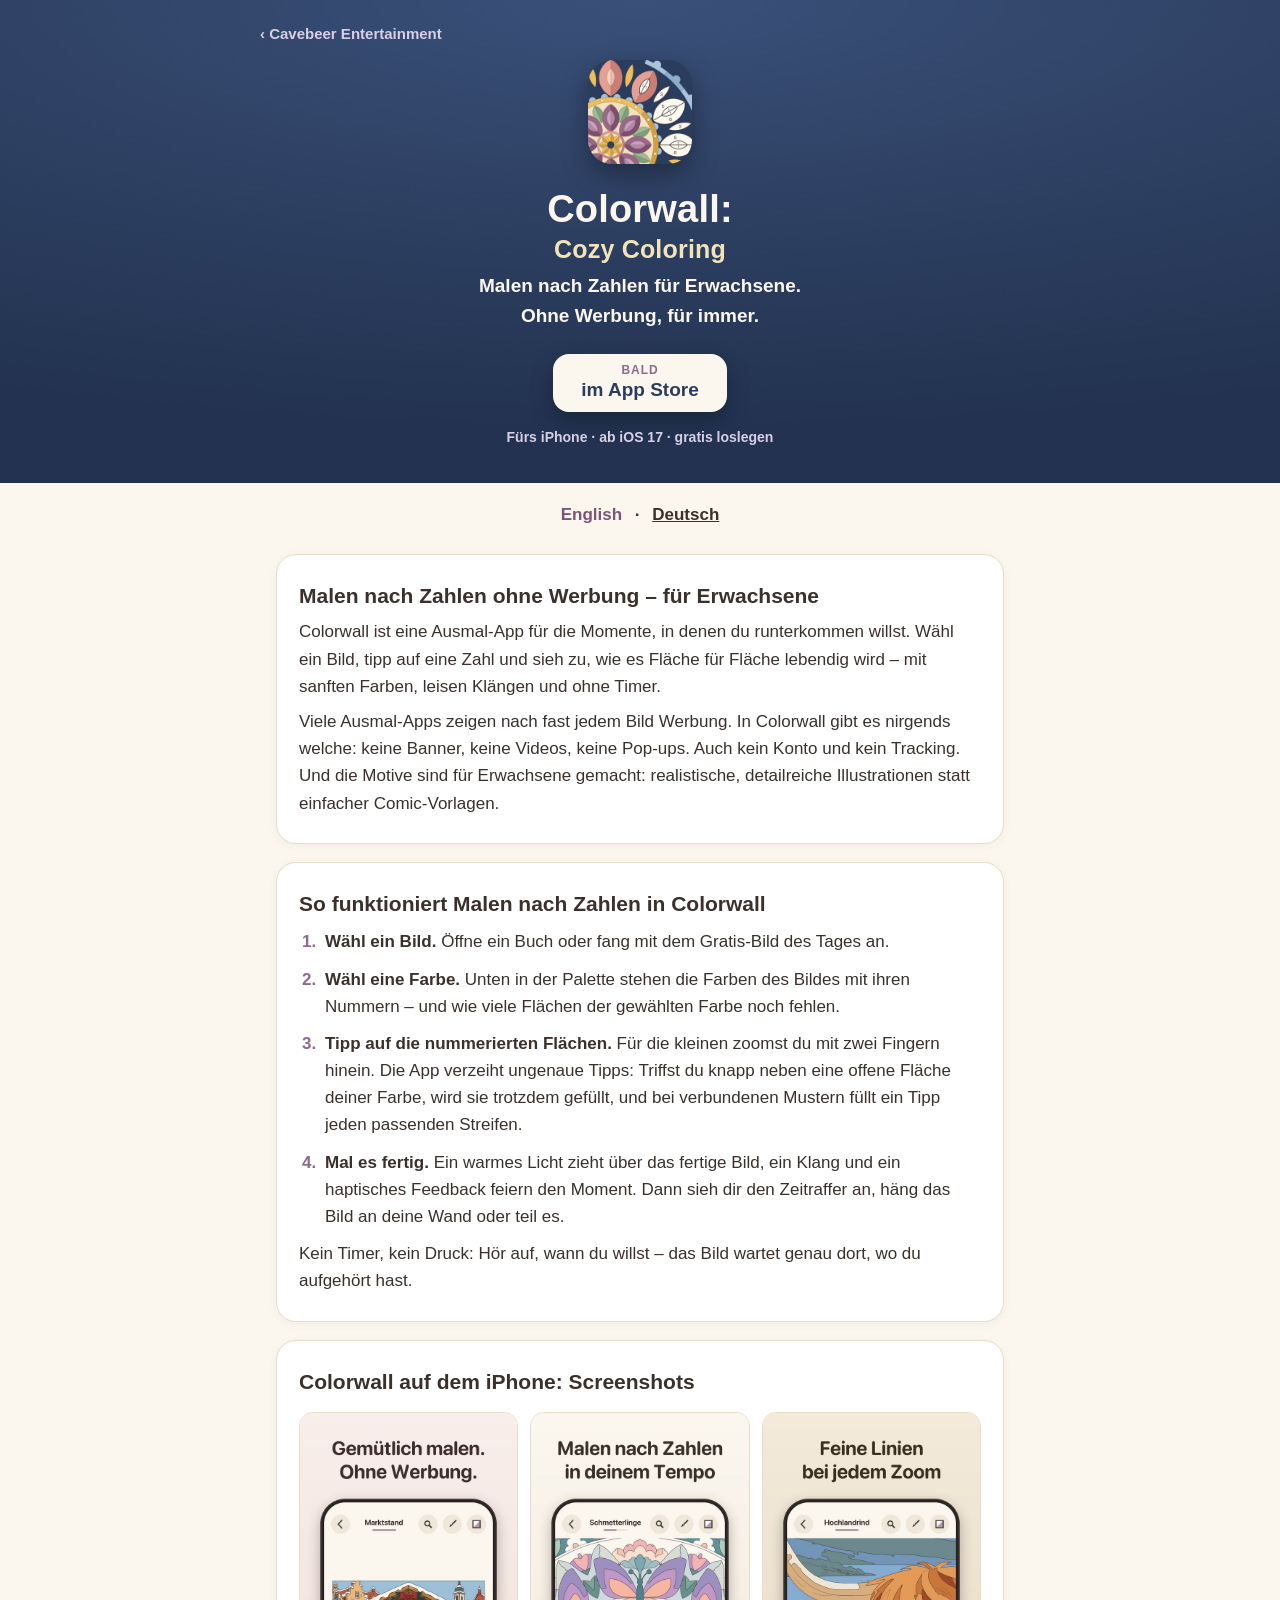
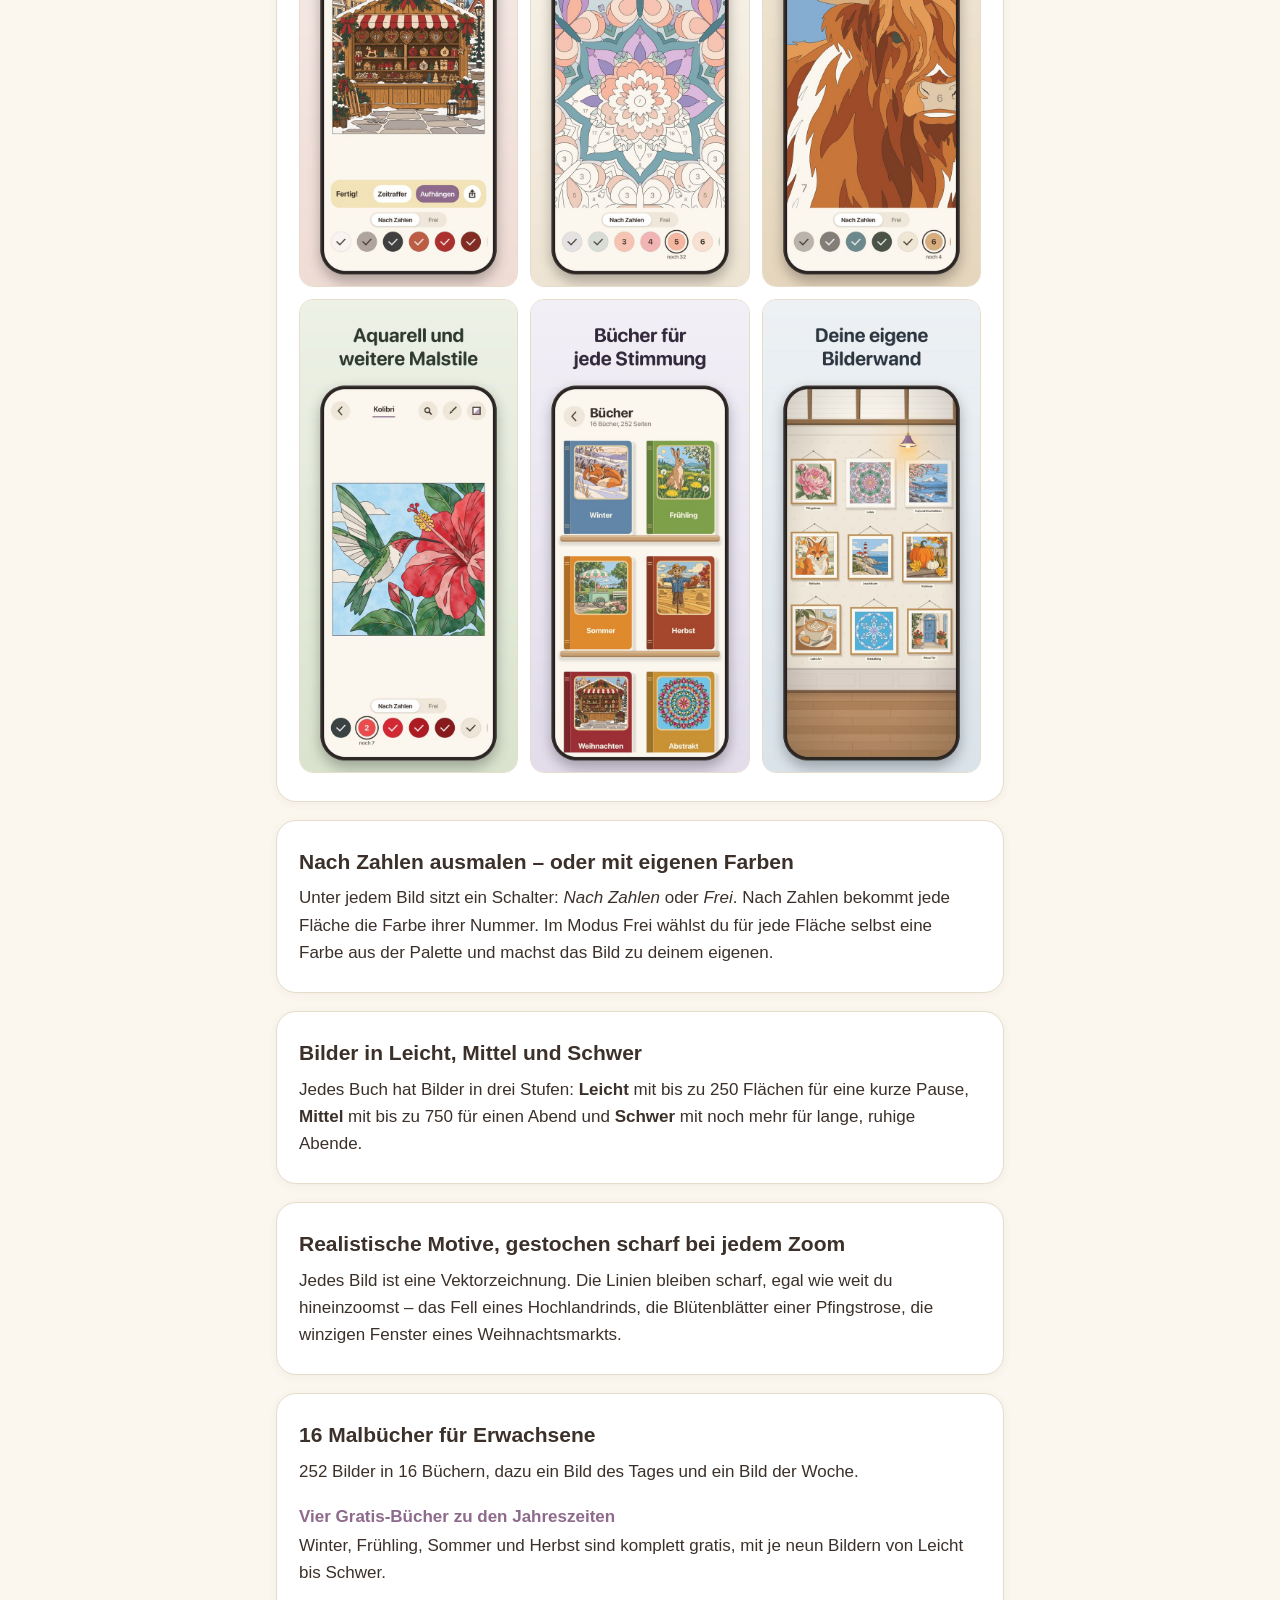
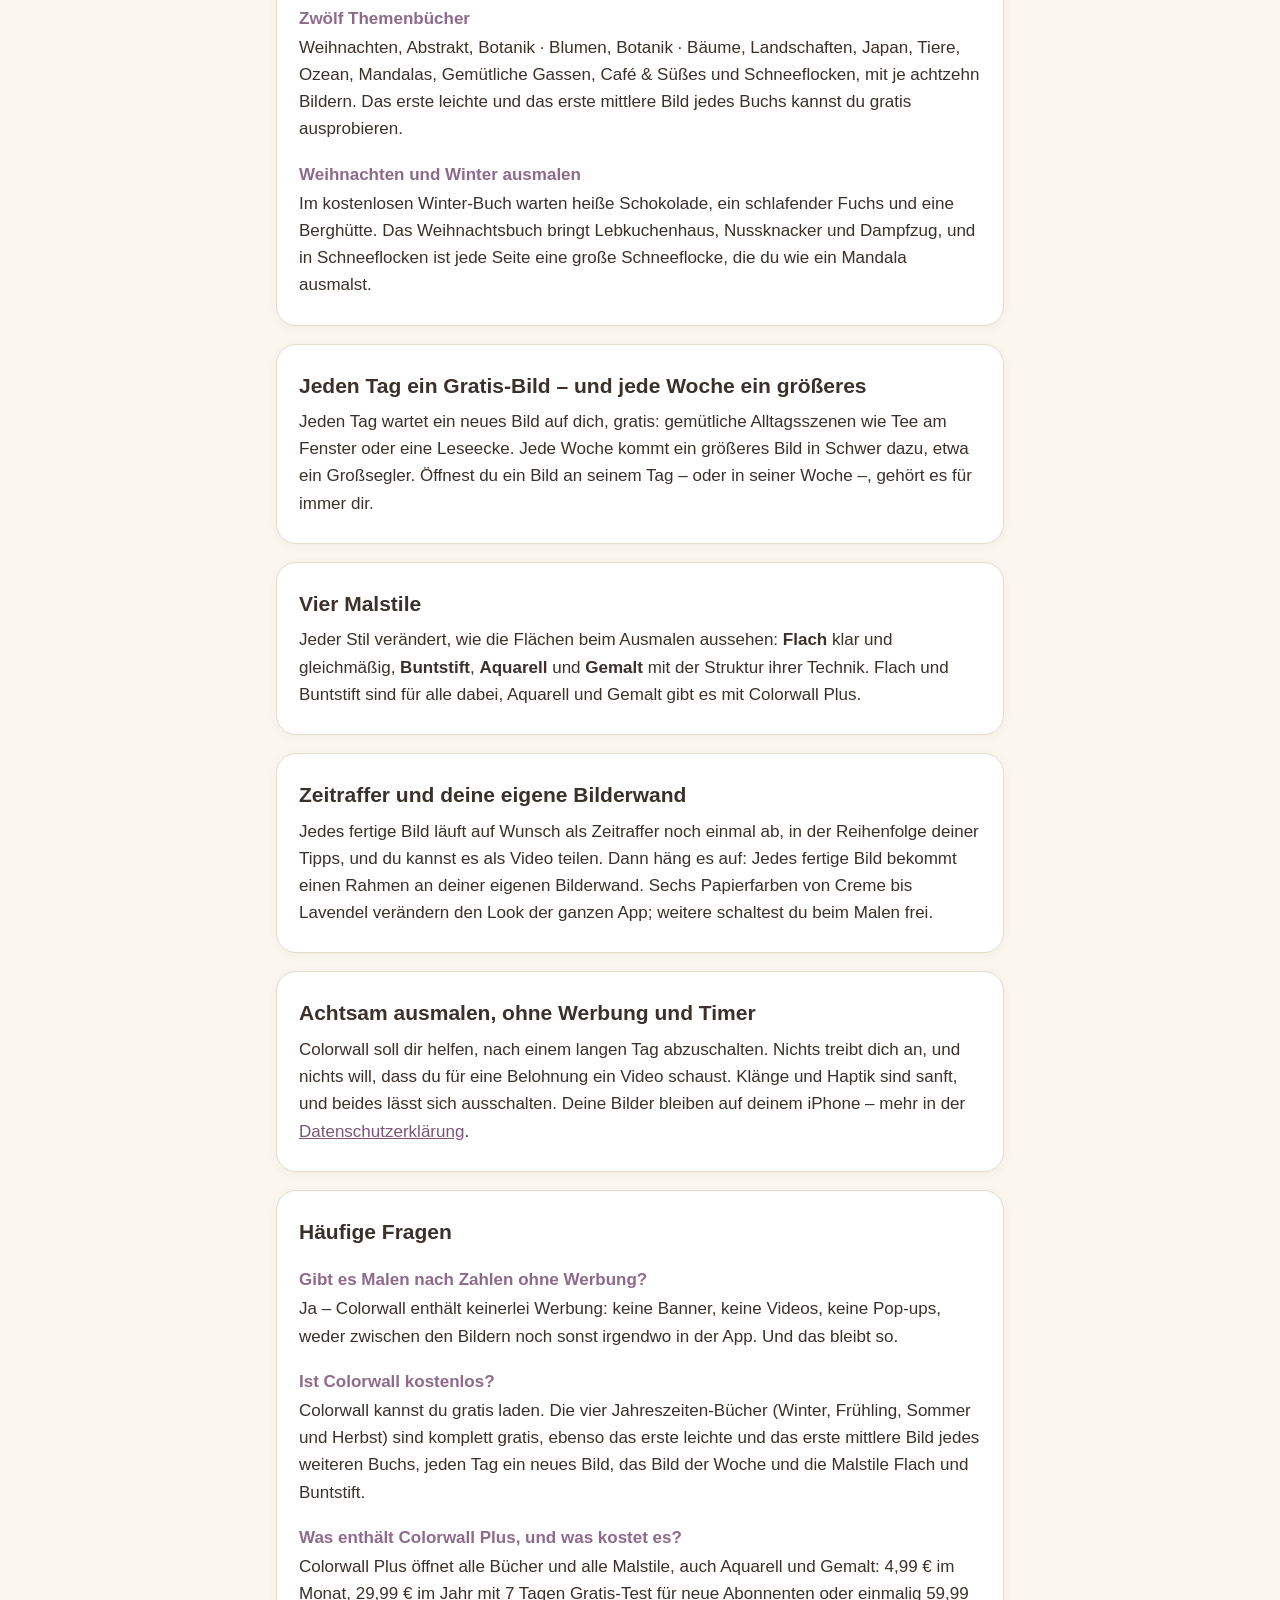
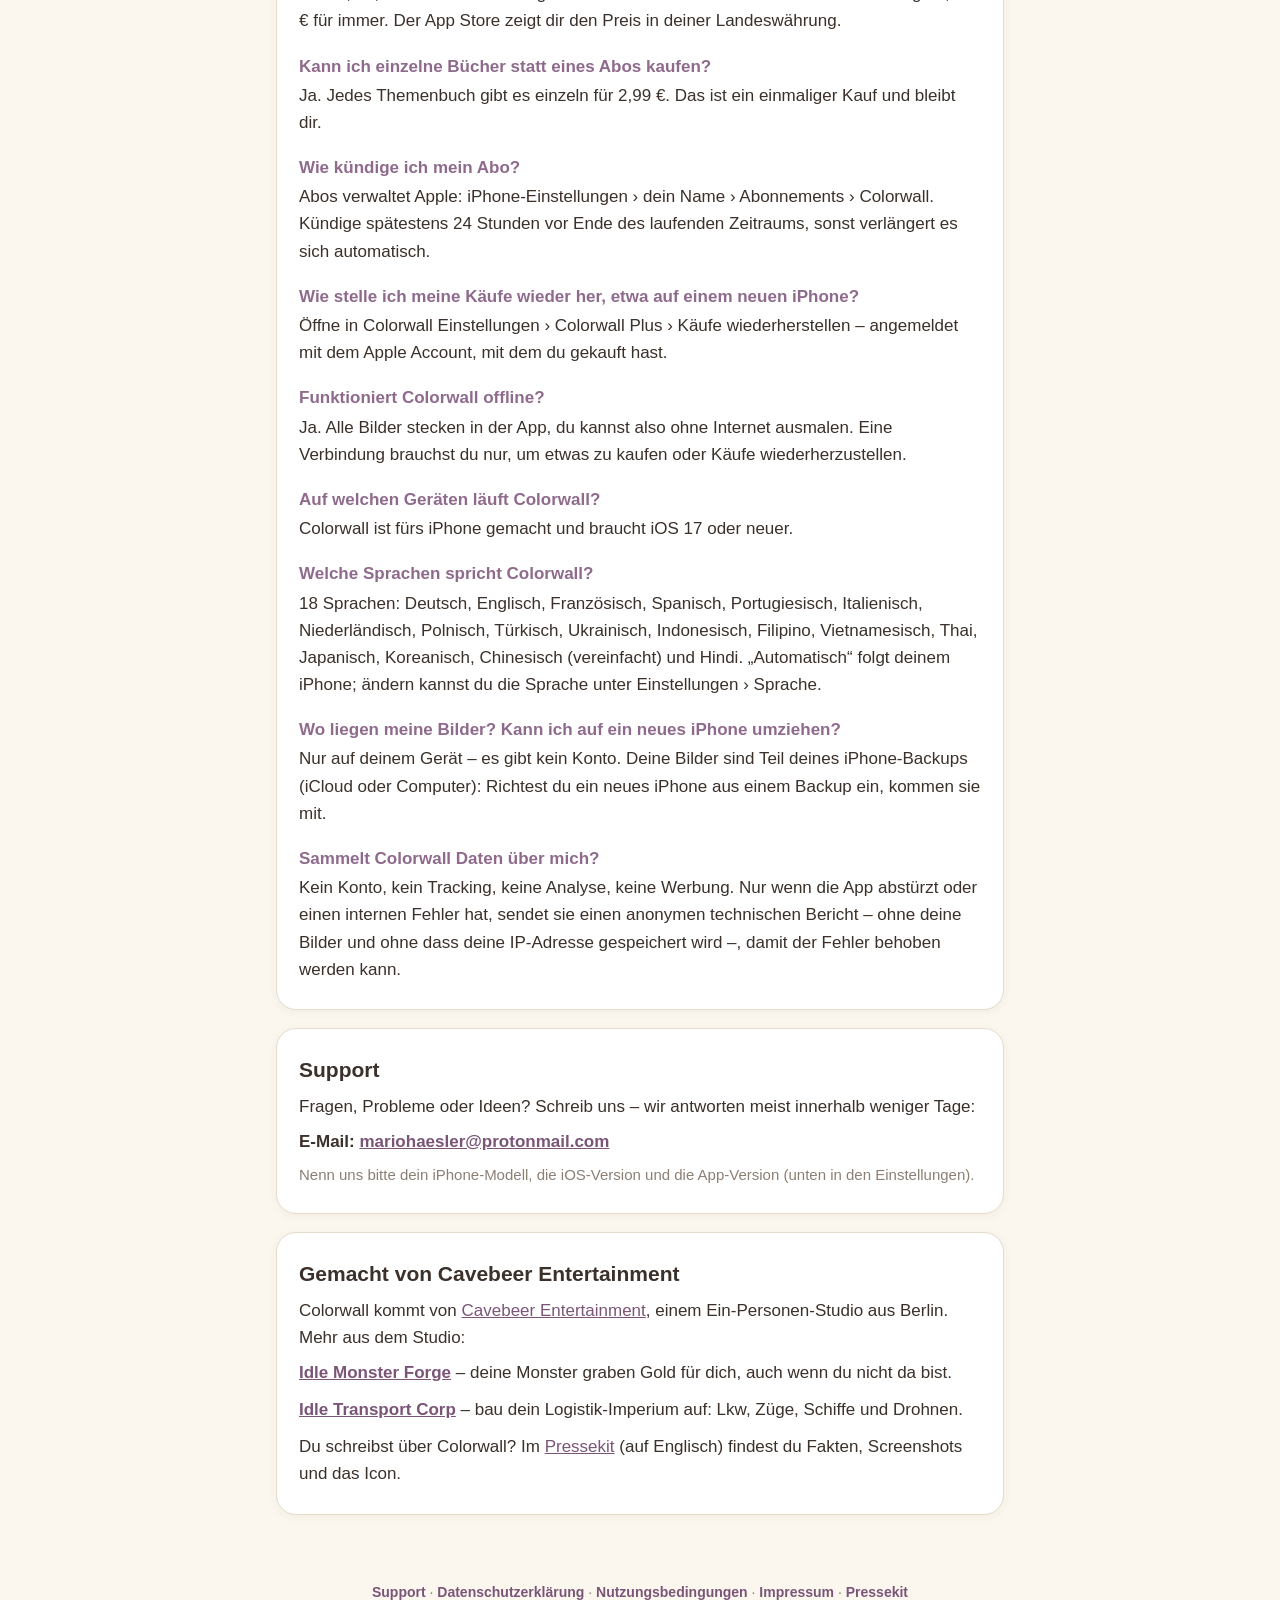
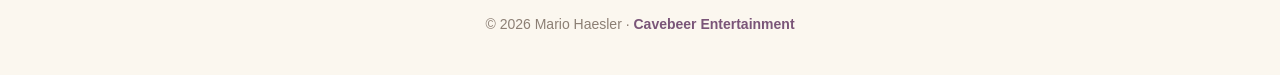
==== de/index.html @ dce84250 "Content page in English and German (de/): what the app is, how it plays, screenshots, FAQ; structure" ====
<!doctype html>
<html lang="de">
<head>
<meta charset="utf-8">
<meta name="viewport" content="width=device-width, initial-scale=1">
<title>Colorwall – Malen nach Zahlen ohne Werbung fürs iPhone</title>
<meta name="description" content="Colorwall ist Malen nach Zahlen für Erwachsene auf dem iPhone: ohne Werbung, ohne Konto, mit vier Gratis-Büchern und jeden Tag einem neuen Gratis-Bild.">
<link rel="canonical" href="https://mario-coder-apps.github.io/colorwall-legal/de/">
<link rel="alternate" hreflang="en" href="https://mario-coder-apps.github.io/colorwall-legal/">
<link rel="alternate" hreflang="de" href="https://mario-coder-apps.github.io/colorwall-legal/de/">
<link rel="alternate" hreflang="x-default" href="https://mario-coder-apps.github.io/colorwall-legal/">
<meta name="theme-color" content="#2b3d5e">
<link rel="icon" href="../favicon.png">
<link rel="apple-touch-icon" href="../icon.png">
<link rel="stylesheet" href="../style.css?v=2">
<meta property="og:type" content="website">
<meta property="og:site_name" content="Cavebeer Entertainment">
<meta property="og:title" content="Colorwall: Cozy Coloring – Malen nach Zahlen ohne Werbung">
<meta property="og:description" content="Malen nach Zahlen für Erwachsene, ganz ohne Werbung: realistische Motive in 16 Büchern, vier Gratis-Bücher zu den Jahreszeiten und jeden Tag ein neues Gratis-Bild.">
<meta property="og:url" content="https://mario-coder-apps.github.io/colorwall-legal/de/">
<meta property="og:image" content="https://mario-coder-apps.github.io/colorwall-legal/de/og.jpg">
<meta property="og:image:width" content="1200">
<meta property="og:image:height" content="630">
<meta property="og:image:alt" content="Das Colorwall-Icon und der Schriftzug neben drei iPhone-Screenshots: ein Weihnachtsmarktstand, ein Schmetterlings-Mandala und ein Kolibri in Aquarell">
<meta property="og:locale" content="de_DE">
<meta property="og:locale:alternate" content="en_US">
<meta name="twitter:card" content="summary_large_image">
<meta name="twitter:title" content="Colorwall: Cozy Coloring – Malen nach Zahlen ohne Werbung">
<meta name="twitter:description" content="Malen nach Zahlen für Erwachsene, ganz ohne Werbung: realistische Motive in 16 Büchern, vier Gratis-Bücher zu den Jahreszeiten und jeden Tag ein neues Gratis-Bild.">
<meta name="twitter:image" content="https://mario-coder-apps.github.io/colorwall-legal/de/og.jpg">
<meta name="twitter:image:alt" content="Das Colorwall-Icon und der Schriftzug neben drei iPhone-Screenshots">
<!-- ld:start -->
<script type="application/ld+json">
{
 "@context": "https://schema.org",
 "@type": "MobileApplication",
 "@id": "https://mario-coder-apps.github.io/colorwall-legal/de/#app",
 "name": "Colorwall: Cozy Coloring",
 "alternateName": "Colorwall",
 "operatingSystem": "iOS",
 "softwareRequirements": "iOS 17.0 oder neuer",
 "applicationCategory": "EntertainmentApplication",
 "description": "Colorwall ist Malen nach Zahlen ohne Werbung für Erwachsene auf dem iPhone: realistische, detailreiche Bilder in 16 Büchern, vier Gratis-Bücher zu den Jahreszeiten, jeden Tag ein Gratis-Bild und jede Woche ein größeres. Kein Konto, kein Tracking.",
 "url": "https://mario-coder-apps.github.io/colorwall-legal/de/",
 "image": "https://mario-coder-apps.github.io/colorwall-legal/icon.png",
 "screenshot": [
  "https://mario-coder-apps.github.io/colorwall-legal/img/de-fertig-weihnachtsmarkt-stand.jpg",
  "https://mario-coder-apps.github.io/colorwall-legal/img/de-malen-nach-zahlen-schmetterling-mandala.jpg",
  "https://mario-coder-apps.github.io/colorwall-legal/img/de-zoom-hochlandrind.jpg",
  "https://mario-coder-apps.github.io/colorwall-legal/img/de-aquarell-kolibri.jpg",
  "https://mario-coder-apps.github.io/colorwall-legal/img/de-malbuecher-regal.jpg",
  "https://mario-coder-apps.github.io/colorwall-legal/img/de-bilderwand.jpg"
 ],
 "offers": {
  "@type": "Offer",
  "price": "0",
  "priceCurrency": "EUR"
 },
 "inLanguage": [
  "en",
  "de",
  "fr",
  "es",
  "pt",
  "it",
  "nl",
  "pl",
  "tr",
  "uk",
  "id",
  "tl",
  "vi",
  "th",
  "ja",
  "ko",
  "zh-Hans",
  "hi"
 ],
 "publisher": {
  "@type": "Organization",
  "name": "Cavebeer Entertainment",
  "url": "https://mario-coder-apps.github.io/"
 }
}
</script>
<script type="application/ld+json">
{
 "@context": "https://schema.org",
 "@type": "FAQPage",
 "inLanguage": "de",
 "url": "https://mario-coder-apps.github.io/colorwall-legal/de/",
 "mainEntity": [
  {
   "@type": "Question",
   "name": "Gibt es Malen nach Zahlen ohne Werbung?",
   "acceptedAnswer": {
    "@type": "Answer",
    "text": "Ja – Colorwall enthält keinerlei Werbung: keine Banner, keine Videos, keine Pop-ups, weder zwischen den Bildern noch sonst irgendwo in der App. Und das bleibt so."
   }
  },
  {
   "@type": "Question",
   "name": "Ist Colorwall kostenlos?",
   "acceptedAnswer": {
    "@type": "Answer",
    "text": "Colorwall kannst du gratis laden. Die vier Jahreszeiten-Bücher (Winter, Frühling, Sommer und Herbst) sind komplett gratis, ebenso das erste leichte und das erste mittlere Bild jedes weiteren Buchs, jeden Tag ein neues Bild, das Bild der Woche und die Malstile Flach und Buntstift."
   }
  },
  {
   "@type": "Question",
   "name": "Was enthält Colorwall Plus, und was kostet es?",
   "acceptedAnswer": {
    "@type": "Answer",
    "text": "Colorwall Plus öffnet alle Bücher und alle Malstile, auch Aquarell und Gemalt: 4,99 € im Monat, 29,99 € im Jahr mit 7 Tagen Gratis-Test für neue Abonnenten oder einmalig 59,99 € für immer. Der App Store zeigt dir den Preis in deiner Landeswährung."
   }
  },
  {
   "@type": "Question",
   "name": "Kann ich einzelne Bücher statt eines Abos kaufen?",
   "acceptedAnswer": {
    "@type": "Answer",
    "text": "Ja. Jedes Themenbuch gibt es einzeln für 2,99 €. Das ist ein einmaliger Kauf und bleibt dir."
   }
  },
  {
   "@type": "Question",
   "name": "Wie kündige ich mein Abo?",
   "acceptedAnswer": {
    "@type": "Answer",
    "text": "Abos verwaltet Apple: iPhone-Einstellungen › dein Name › Abonnements › Colorwall. Kündige spätestens 24 Stunden vor Ende des laufenden Zeitraums, sonst verlängert es sich automatisch."
   }
  },
  {
   "@type": "Question",
   "name": "Wie stelle ich meine Käufe wieder her, etwa auf einem neuen iPhone?",
   "acceptedAnswer": {
    "@type": "Answer",
    "text": "Öffne in Colorwall Einstellungen › Colorwall Plus › Käufe wiederherstellen – angemeldet mit dem Apple Account, mit dem du gekauft hast."
   }
  },
  {
   "@type": "Question",
   "name": "Funktioniert Colorwall offline?",
   "acceptedAnswer": {
    "@type": "Answer",
    "text": "Ja. Alle Bilder stecken in der App, du kannst also ohne Internet ausmalen. Eine Verbindung brauchst du nur, um etwas zu kaufen oder Käufe wiederherzustellen."
   }
  },
  {
   "@type": "Question",
   "name": "Auf welchen Geräten läuft Colorwall?",
   "acceptedAnswer": {
    "@type": "Answer",
    "text": "Colorwall ist fürs iPhone gemacht und braucht iOS 17 oder neuer."
   }
  },
  {
   "@type": "Question",
   "name": "Welche Sprachen spricht Colorwall?",
   "acceptedAnswer": {
    "@type": "Answer",
    "text": "18 Sprachen: Deutsch, Englisch, Französisch, Spanisch, Portugiesisch, Italienisch, Niederländisch, Polnisch, Türkisch, Ukrainisch, Indonesisch, Filipino, Vietnamesisch, Thai, Japanisch, Koreanisch, Chinesisch (vereinfacht) und Hindi. „Automatisch“ folgt deinem iPhone; ändern kannst du die Sprache unter Einstellungen › Sprache."
   }
  },
  {
   "@type": "Question",
   "name": "Wo liegen meine Bilder? Kann ich auf ein neues iPhone umziehen?",
   "acceptedAnswer": {
    "@type": "Answer",
    "text": "Nur auf deinem Gerät – es gibt kein Konto. Deine Bilder sind Teil deines iPhone-Backups (iCloud oder Computer): Richtest du ein neues iPhone aus einem Backup ein, kommen sie mit."
   }
  },
  {
   "@type": "Question",
   "name": "Sammelt Colorwall Daten über mich?",
   "acceptedAnswer": {
    "@type": "Answer",
    "text": "Kein Konto, kein Tracking, keine Analyse, keine Werbung. Nur wenn die App abstürzt oder einen internen Fehler hat, sendet sie einen anonymen technischen Bericht – ohne deine Bilder und ohne dass deine IP-Adresse gespeichert wird –, damit der Fehler behoben werden kann."
   }
  }
 ]
}
</script>
<!-- ld:end -->
</head>
<body>
<header class="hero">
  <a class="studio-back" href="../../">&lsaquo; Cavebeer Entertainment</a>
  <img src="../icon.png" width="104" height="104" alt="App-Icon von Colorwall: ein nach Zahlen ausgemaltes Mandala">
  <h1>Colorwall: <span class="sub">Cozy Coloring</span></h1>
  <p class="pitch">Malen nach Zahlen für Erwachsene. Ohne Werbung, für immer.</p>
  <!-- Starttag: "Laden im" / "App Store", dazu das apple-itunes-app-Meta und downloadUrl / installUrl im JSON-LD -->
  <a class="store-btn" href="https://apps.apple.com/app/id6830637527"><small>Bald</small> <span>im App Store</span></a>
  <p class="platform">Fürs iPhone · ab iOS 17 · gratis loslegen</p>
</header>
<nav class="lang" aria-label="Sprache"><a href="../" hreflang="en" lang="en">English</a> · <a class="on" href="./" hreflang="de" lang="de" aria-current="page">Deutsch</a></nav>
<main>

<section class="card" id="ueber">
  <h2>Malen nach Zahlen ohne Werbung – für Erwachsene</h2>
  <p>Colorwall ist eine Ausmal-App für die Momente, in denen du runterkommen willst. Wähl ein Bild, tipp auf eine Zahl
  und sieh zu, wie es Fläche für Fläche lebendig wird – mit sanften Farben, leisen Klängen und ohne Timer.</p>
  <p>Viele Ausmal-Apps zeigen nach fast jedem Bild Werbung. In Colorwall gibt es nirgends welche: keine Banner, keine
  Videos, keine Pop-ups. Auch kein Konto und kein Tracking. Und die Motive sind für Erwachsene gemacht: realistische,
  detailreiche Illustrationen statt einfacher Comic-Vorlagen.</p>
</section>

<section class="card" id="so-gehts">
  <h2>So funktioniert Malen nach Zahlen in Colorwall</h2>
  <ol class="steps">
    <li><strong>Wähl ein Bild.</strong> Öffne ein Buch oder fang mit dem Gratis-Bild des Tages an.</li>
    <li><strong>Wähl eine Farbe.</strong> Unten in der Palette stehen die Farben des Bildes mit ihren Nummern – und wie
    viele Flächen der gewählten Farbe noch fehlen.</li>
    <li><strong>Tipp auf die nummerierten Flächen.</strong> Für die kleinen zoomst du mit zwei Fingern hinein. Die App
    verzeiht ungenaue Tipps: Triffst du knapp neben eine offene Fläche deiner Farbe, wird sie trotzdem gefüllt, und bei
    verbundenen Mustern füllt ein Tipp jeden passenden Streifen.</li>
    <li><strong>Mal es fertig.</strong> Ein warmes Licht zieht über das fertige Bild, ein Klang und ein haptisches
    Feedback feiern den Moment. Dann sieh dir den Zeitraffer an, häng das Bild an deine Wand oder teil es.</li>
  </ol>
  <p>Kein Timer, kein Druck: Hör auf, wann du willst – das Bild wartet genau dort, wo du aufgehört hast.</p>
</section>

<section class="card" id="screenshots">
  <h2>Colorwall auf dem iPhone: Screenshots</h2>
  <ul class="shots">
    <li><img src="../img/de-fertig-weihnachtsmarkt-stand.jpg" width="600" height="1304" loading="lazy" alt="Ein fertig ausgemalter Weihnachtsmarktstand mit den Knöpfen Zeitraffer, Aufhängen und Teilen"></li>
    <li><img src="../img/de-malen-nach-zahlen-schmetterling-mandala.jpg" width="600" height="1304" loading="lazy" alt="Ein Schmetterlings-Mandala, zur Hälfte nach Zahlen ausgemalt, darunter die nummerierte Farbpalette"></li>
    <li><img src="../img/de-zoom-hochlandrind.jpg" width="600" height="1304" loading="lazy" alt="Ein Hochlandrind, vierfach vergrößert: Die feinen Linien seiner Stirnlocke bleiben gestochen scharf"></li>
    <li><img src="../img/de-aquarell-kolibri.jpg" width="600" height="1304" loading="lazy" alt="Ein Kolibri an einer roten Hibiskusblüte im Malstil Aquarell"></li>
    <li><img src="../img/de-malbuecher-regal.jpg" width="600" height="1304" loading="lazy" alt="Das Bücherregal: die Gratis-Bücher Winter, Frühling, Sommer und Herbst, darunter Weihnachten und Abstrakt"></li>
    <li><img src="../img/de-bilderwand.jpg" width="600" height="1304" loading="lazy" alt="Die Bilderwand mit neun fertigen, gerahmten Bildern"></li>
  </ul>
</section>

<section class="card" id="frei-malen">
  <h2>Nach Zahlen ausmalen – oder mit eigenen Farben</h2>
  <p>Unter jedem Bild sitzt ein Schalter: <em>Nach Zahlen</em> oder <em>Frei</em>. Nach Zahlen bekommt jede Fläche die
  Farbe ihrer Nummer. Im Modus Frei wählst du für jede Fläche selbst eine Farbe aus der Palette und machst das Bild zu
  deinem eigenen.</p>
</section>

<section class="card" id="stufen">
  <h2>Bilder in Leicht, Mittel und Schwer</h2>
  <p>Jedes Buch hat Bilder in drei Stufen: <strong>Leicht</strong> mit bis zu 250 Flächen für eine kurze Pause,
  <strong>Mittel</strong> mit bis zu 750 für einen Abend und <strong>Schwer</strong> mit noch mehr für lange, ruhige
  Abende.</p>
</section>

<section class="card" id="realistisch">
  <h2>Realistische Motive, gestochen scharf bei jedem Zoom</h2>
  <p>Jedes Bild ist eine Vektorzeichnung. Die Linien bleiben scharf, egal wie weit du hineinzoomst – das Fell eines
  Hochlandrinds, die Blütenblätter einer Pfingstrose, die winzigen Fenster eines Weihnachtsmarkts.</p>
</section>

<section class="card" id="buecher">
  <h2>16 Malbücher für Erwachsene</h2>
  <p>252 Bilder in 16 Büchern, dazu ein Bild des Tages und ein Bild der Woche.</p>
  <h3>Vier Gratis-Bücher zu den Jahreszeiten</h3>
  <p>Winter, Frühling, Sommer und Herbst sind komplett gratis, mit je neun Bildern von Leicht bis Schwer.</p>
  <h3>Zwölf Themenbücher</h3>
  <p>Weihnachten, Abstrakt, Botanik · Blumen, Botanik · Bäume, Landschaften, Japan, Tiere, Ozean, Mandalas, Gemütliche
  Gassen, Café &amp; Süßes und Schneeflocken, mit je achtzehn Bildern. Das erste leichte und das erste mittlere Bild
  jedes Buchs kannst du gratis ausprobieren.</p>
  <h3>Weihnachten und Winter ausmalen</h3>
  <p>Im kostenlosen Winter-Buch warten heiße Schokolade, ein schlafender Fuchs und eine Berghütte. Das Weihnachtsbuch
  bringt Lebkuchenhaus, Nussknacker und Dampfzug, und in Schneeflocken ist jede Seite eine große Schneeflocke, die du
  wie ein Mandala ausmalst.</p>
</section>

<section class="card" id="taeglich">
  <h2>Jeden Tag ein Gratis-Bild – und jede Woche ein größeres</h2>
  <p>Jeden Tag wartet ein neues Bild auf dich, gratis: gemütliche Alltagsszenen wie Tee am Fenster oder eine Leseecke.
  Jede Woche kommt ein größeres Bild in Schwer dazu, etwa ein Großsegler. Öffnest du ein Bild an seinem Tag – oder in
  seiner Woche –, gehört es für immer dir.</p>
</section>

<section class="card" id="malstile">
  <h2>Vier Malstile</h2>
  <p>Jeder Stil verändert, wie die Flächen beim Ausmalen aussehen: <strong>Flach</strong> klar und gleichmäßig,
  <strong>Buntstift</strong>, <strong>Aquarell</strong> und <strong>Gemalt</strong> mit der Struktur ihrer Technik.
  Flach und Buntstift sind für alle dabei, Aquarell und Gemalt gibt es mit Colorwall Plus.</p>
</section>

<section class="card" id="bilderwand">
  <h2>Zeitraffer und deine eigene Bilderwand</h2>
  <p>Jedes fertige Bild läuft auf Wunsch als Zeitraffer noch einmal ab, in der Reihenfolge deiner Tipps, und du kannst
  es als Video teilen. Dann häng es auf: Jedes fertige Bild bekommt einen Rahmen an deiner eigenen Bilderwand. Sechs
  Papierfarben von Creme bis Lavendel verändern den Look der ganzen App; weitere schaltest du beim Malen frei.</p>
</section>

<section class="card" id="achtsam">
  <h2>Achtsam ausmalen, ohne Werbung und Timer</h2>
  <p>Colorwall soll dir helfen, nach einem langen Tag abzuschalten. Nichts treibt dich an, und nichts will, dass du für
  eine Belohnung ein Video schaust. Klänge und Haptik sind sanft, und beides lässt sich ausschalten. Deine Bilder
  bleiben auf deinem iPhone – mehr in der <a href="../privacy.html#de">Datenschutzerklärung</a>.</p>
</section>

<section class="card" id="faq">
  <h2>Häufige Fragen</h2>
  <h3>Gibt es Malen nach Zahlen ohne Werbung?</h3>
  <p>Ja – Colorwall enthält keinerlei Werbung: keine Banner, keine Videos, keine Pop-ups, weder zwischen den Bildern
  noch sonst irgendwo in der App. Und das bleibt so.</p>
  <h3>Ist Colorwall kostenlos?</h3>
  <p>Colorwall kannst du gratis laden. Die vier Jahreszeiten-Bücher (Winter, Frühling, Sommer und Herbst) sind komplett
  gratis, ebenso das erste leichte und das erste mittlere Bild jedes weiteren Buchs, jeden Tag ein neues Bild, das Bild
  der Woche und die Malstile Flach und Buntstift.</p>
  <h3>Was enthält Colorwall Plus, und was kostet es?</h3>
  <p>Colorwall Plus öffnet alle Bücher und alle Malstile, auch Aquarell und Gemalt: 4,99 € im Monat, 29,99 € im Jahr
  mit 7 Tagen Gratis-Test für neue Abonnenten oder einmalig 59,99 € für immer. Der App Store zeigt dir den Preis in
  deiner Landeswährung.</p>
  <h3>Kann ich einzelne Bücher statt eines Abos kaufen?</h3>
  <p>Ja. Jedes Themenbuch gibt es einzeln für 2,99 €. Das ist ein einmaliger Kauf und bleibt dir.</p>
  <h3>Wie kündige ich mein Abo?</h3>
  <p>Abos verwaltet Apple: iPhone-Einstellungen › dein Name › Abonnements › Colorwall. Kündige spätestens 24 Stunden
  vor Ende des laufenden Zeitraums, sonst verlängert es sich automatisch.</p>
  <h3>Wie stelle ich meine Käufe wieder her, etwa auf einem neuen iPhone?</h3>
  <p>Öffne in Colorwall Einstellungen › Colorwall Plus › Käufe wiederherstellen – angemeldet mit dem Apple Account, mit
  dem du gekauft hast.</p>
  <h3>Funktioniert Colorwall offline?</h3>
  <p>Ja. Alle Bilder stecken in der App, du kannst also ohne Internet ausmalen. Eine Verbindung brauchst du nur, um
  etwas zu kaufen oder Käufe wiederherzustellen.</p>
  <h3>Auf welchen Geräten läuft Colorwall?</h3>
  <p>Colorwall ist fürs iPhone gemacht und braucht iOS 17 oder neuer.</p>
  <h3>Welche Sprachen spricht Colorwall?</h3>
  <p>18 Sprachen: Deutsch, Englisch, Französisch, Spanisch, Portugiesisch, Italienisch, Niederländisch, Polnisch,
  Türkisch, Ukrainisch, Indonesisch, Filipino, Vietnamesisch, Thai, Japanisch, Koreanisch, Chinesisch (vereinfacht) und
  Hindi. „Automatisch“ folgt deinem iPhone; ändern kannst du die Sprache unter Einstellungen › Sprache.</p>
  <h3>Wo liegen meine Bilder? Kann ich auf ein neues iPhone umziehen?</h3>
  <p>Nur auf deinem Gerät – es gibt kein Konto. Deine Bilder sind Teil deines iPhone-Backups (iCloud oder Computer):
  Richtest du ein neues iPhone aus einem Backup ein, kommen sie mit.</p>
  <h3>Sammelt Colorwall Daten über mich?</h3>
  <p>Kein Konto, kein Tracking, keine Analyse, keine Werbung. Nur wenn die App abstürzt oder einen internen Fehler hat,
  sendet sie einen anonymen technischen Bericht – ohne deine Bilder und ohne dass deine IP-Adresse gespeichert wird –,
  damit der Fehler behoben werden kann.</p>
</section>

<section class="card" id="support">
  <h2>Support</h2>
  <p>Fragen, Probleme oder Ideen? Schreib uns – wir antworten meist innerhalb weniger Tage:</p>
  <p><strong>E-Mail: <a href="mailto:mariohaesler@protonmail.com">mariohaesler@protonmail.com</a></strong></p>
  <p class="soft">Nenn uns bitte dein iPhone-Modell, die iOS-Version und die App-Version (unten in den Einstellungen).</p>
</section>

<section class="card" id="studio">
  <h2>Gemacht von Cavebeer Entertainment</h2>
  <p>Colorwall kommt von <a href="../../">Cavebeer Entertainment</a>, einem Ein-Personen-Studio aus Berlin. Mehr aus
  dem Studio:</p>
  <ul class="more">
    <li><a href="../../idlemonsterforge-legal/#de">Idle Monster Forge</a> – deine Monster graben Gold für dich, auch wenn du nicht da bist.</li>
    <li><a href="../../idletransportcorp-legal/#de">Idle Transport Corp</a> – bau dein Logistik-Imperium auf: Lkw, Züge, Schiffe und Drohnen.</li>
  </ul>
  <p>Du schreibst über Colorwall? Im <a href="../press/">Pressekit</a> (auf Englisch) findest du Fakten, Screenshots und
  das Icon.</p>
</section>

</main>
<footer class="site">
  <a href="#support">Support</a> ·
  <a href="../privacy.html#de">Datenschutzerklärung</a> ·
  <a href="../terms.html#de">Nutzungsbedingungen</a> ·
  <a href="../impressum.html#de">Impressum</a> ·
  <a href="../press/">Pressekit</a>
  <p>© 2026 Mario Haesler · <a href="../../">Cavebeer Entertainment</a></p>
</footer>
</body>
</html>
---- style.css ----
/* Colorwall - support, privacy and legal pages (GitHub Pages; no cookies, no third-party content).
   The app's own colours: warm paper, ink, the plum accent and the night blue of its icon. */
:root {
  --bg: #fbf7ef;
  --card: #ffffff;
  --ink: #3b302a;
  --ink-soft: #8c7f74;
  --line: #e6dcca;
  --accent: #8e6a8c;
  --butter: #f3e3b8;
  --night: #2b3d5e;
  --link: #7a5578;
}

@media (prefers-color-scheme: dark) {
  :root:not([data-theme="light"]) {
    --bg: #1c2233;
    --card: #262d42;
    --ink: #f3ece2;
    --ink-soft: #b7ab9e;
    --line: #3a4258;
    --accent: #d9b4d6;
    --link: #d9b4d6;
  }
}

* { box-sizing: border-box; }

body {
  margin: 0;
  background: var(--bg);
  color: var(--ink);
  font-family: ui-rounded, "SF Pro Rounded", -apple-system, BlinkMacSystemFont, "Segoe UI", Roboto, sans-serif;
  font-size: 17px;
  line-height: 1.6;
  -webkit-font-smoothing: antialiased;
}

header {
  background: radial-gradient(120% 90% at 50% 0%, #3a5079 0%, var(--night) 60%, #223250 100%);
  padding: 22px 16px 28px;
  text-align: center;
  color: #fbf7ef;
}
header img { width: 104px; height: 104px; border-radius: 24px; box-shadow: 0 10px 26px rgba(0, 0, 0, 0.35); }
header img.small { width: 72px; height: 72px; border-radius: 17px; }
header h1 { margin: 14px 0 2px; font-size: 34px; font-weight: 800; letter-spacing: 0.2px; }
header p { margin: 0 auto; max-width: 30ch; color: var(--butter); font-weight: 600; text-wrap: balance; }

.studio-back { display: block; text-align: left; max-width: 760px; margin: 0 auto 14px; color: #d8cfe6;
               text-decoration: none; font-weight: 700; font-size: 15px; }
.badge { display: inline-block; margin: 18px 0 0; padding: 10px 20px; border-radius: 999px;
         background: rgba(251, 247, 239, 0.12); border: 1.5px solid rgba(251, 247, 239, 0.35);
         color: #fbf7ef; font-weight: 700; font-size: 15px; }

nav.lang { text-align: center; margin: 18px 0 0; font-weight: 700; }
nav.lang a { color: var(--link); text-decoration: none; margin: 0 8px; }
nav.lang a.on { color: var(--ink); text-decoration: underline; }

main { max-width: 760px; margin: 0 auto; padding: 8px 16px 40px; }

.card {
  background: var(--card);
  border: 1px solid var(--line);
  border-radius: 20px;
  padding: 6px 22px 18px;
  margin: 18px 0 0;
  box-shadow: 0 2px 10px rgba(59, 48, 42, 0.05);
}
.card h2 { font-size: 21px; margin: 18px 0 6px; }
.card h3 { font-size: 17px; margin: 18px 0 2px; color: var(--accent); }
.card p, .card li { margin: 0 0 8px; }
.card ul { padding-left: 20px; margin: 8px 0; }
.soft { color: var(--ink-soft); font-size: 15px; }
a { color: var(--link); }

[data-lang] { display: none; }
html:not(.js) [data-lang="en"], [data-lang].shown { display: block; }
span[data-lang].shown, html:not(.js) span[data-lang="en"] { display: inline; }

footer { text-align: center; padding: 26px 16px 40px; color: var(--ink-soft); font-size: 14px; }
footer a { color: var(--link); text-decoration: none; font-weight: 700; }
footer p { margin: 10px 0 0; }

/* The content page (index.html, de/index.html; 2026-11-16): hero with the store button, sections, screenshots,
   prices, FAQ. The legal pages above do not use these classes. */
header.hero { padding: 22px 16px 34px; }
header.hero h1 { margin: 16px auto 8px; max-width: 16ch; font-size: 38px; line-height: 1.12; text-wrap: balance; }
header.hero h1 .sub { display: block; margin-top: 4px; font-size: 25px; font-weight: 700; color: var(--butter); }
header.hero .pitch { max-width: 32ch; color: #fbf7ef; font-size: 19px; font-weight: 600; }
.store-btn { display: inline-flex; flex-direction: column; align-items: center; margin: 22px 0 0; padding: 9px 28px 11px;
             border-radius: 16px; background: #fbf7ef; color: var(--night); text-decoration: none; line-height: 1.25;
             box-shadow: 0 8px 22px rgba(0, 0, 0, 0.28); }
.store-btn small { font-size: 12px; font-weight: 800; letter-spacing: 0.08em; text-transform: uppercase; color: #8e6a8c; }
.store-btn span { font-size: 19px; font-weight: 800; }
header.hero .platform { margin: 14px auto 0; max-width: none; color: #d8cfe6; font-size: 14px; font-weight: 600; }

.card ol.steps { padding-left: 22px; margin: 8px 0 10px; }
.card ol.steps li { margin: 0 0 10px; padding-left: 4px; }
.card ol.steps li::marker { color: var(--accent); font-weight: 800; }

.card ul.shots { list-style: none; display: grid; grid-template-columns: repeat(2, minmax(0, 1fr)); gap: 12px;
         margin: 14px 0 10px; padding: 0; }
@media (min-width: 620px) { .card ul.shots { grid-template-columns: repeat(3, minmax(0, 1fr)); } }
.card .shots li { margin: 0; }
.shots img { display: block; width: 100%; height: auto; border-radius: 14px; border: 1px solid var(--line);
             background: var(--bg); }

.prices { margin: 10px 0 12px; }
.prices div { padding: 10px 0; border-bottom: 1px solid var(--line); }
.prices div:last-child { border-bottom: 0; }
.prices dt { font-weight: 800; color: var(--accent); }
.prices dd { margin: 2px 0 0; }

.card ul.more { list-style: none; padding: 0; }
.card ul.more li { margin: 0 0 10px; }
.card ul.more a { font-weight: 700; }
footer.site a { white-space: nowrap; }
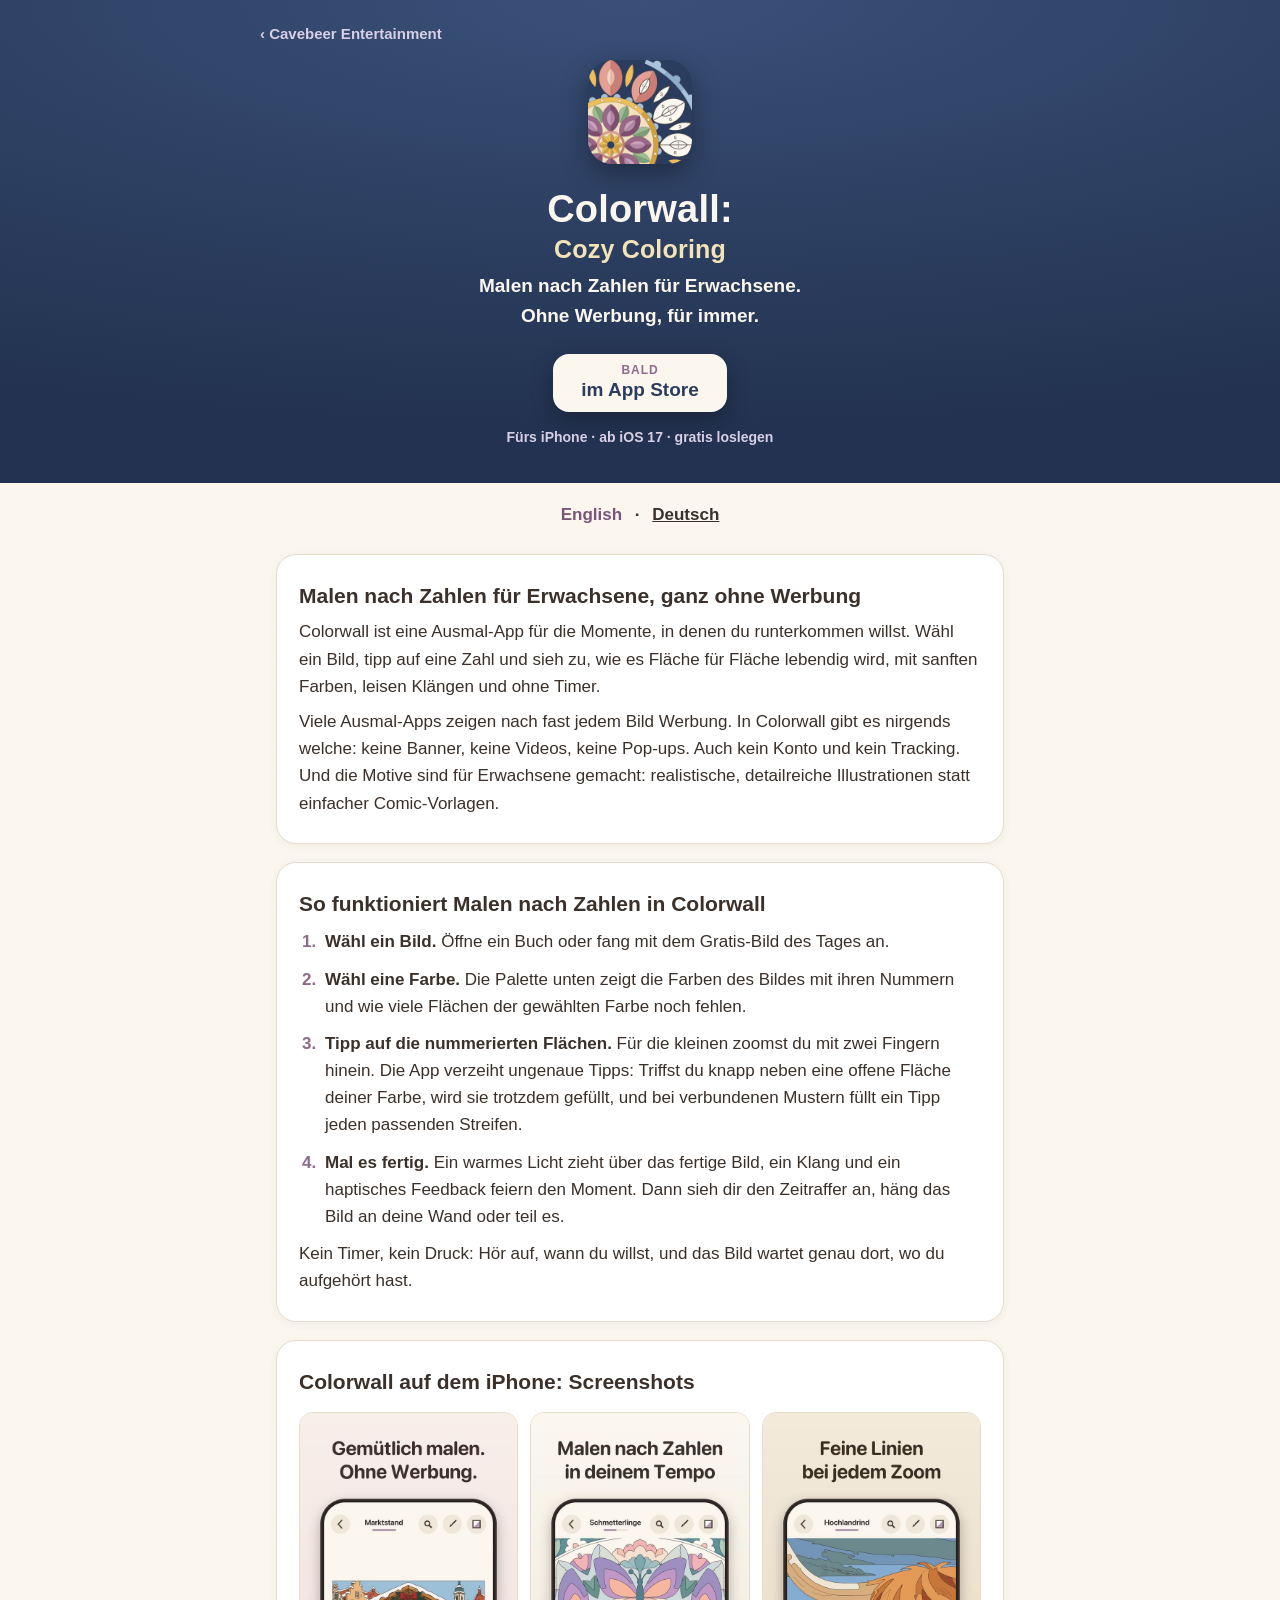
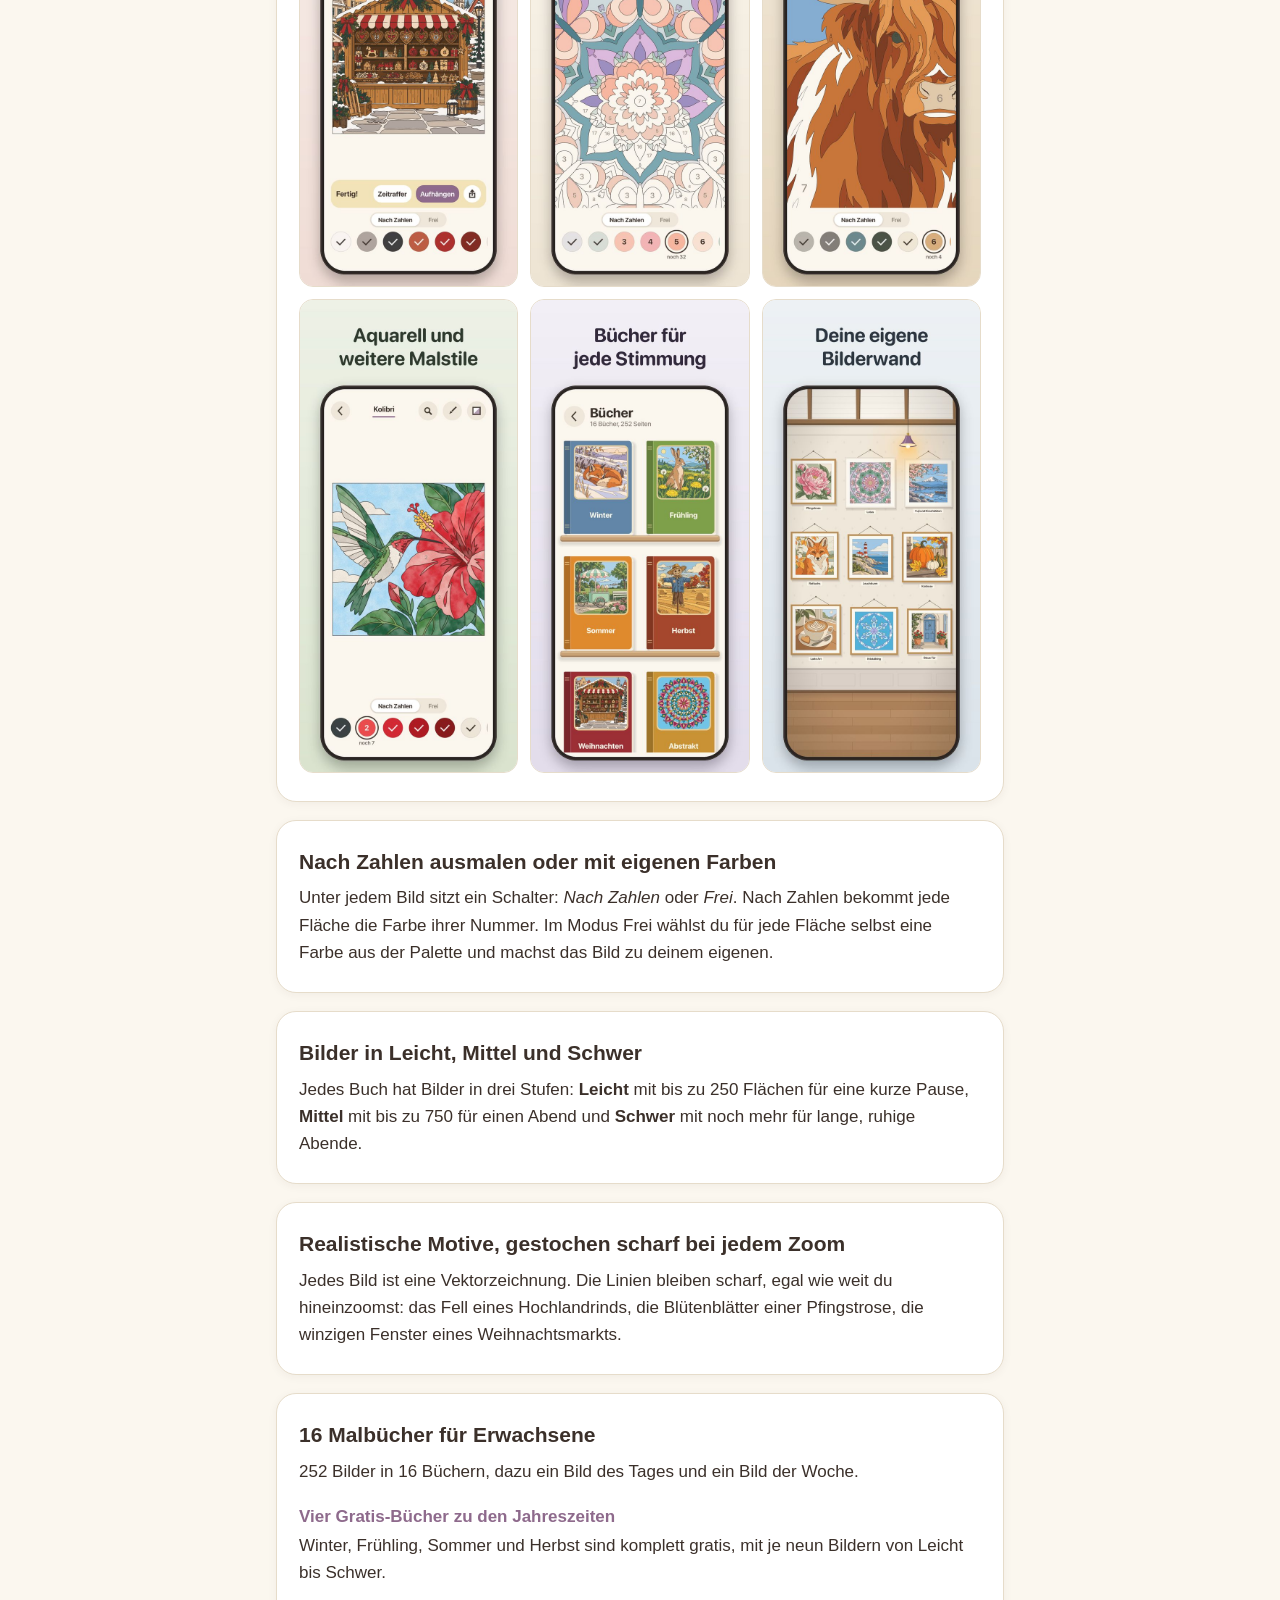
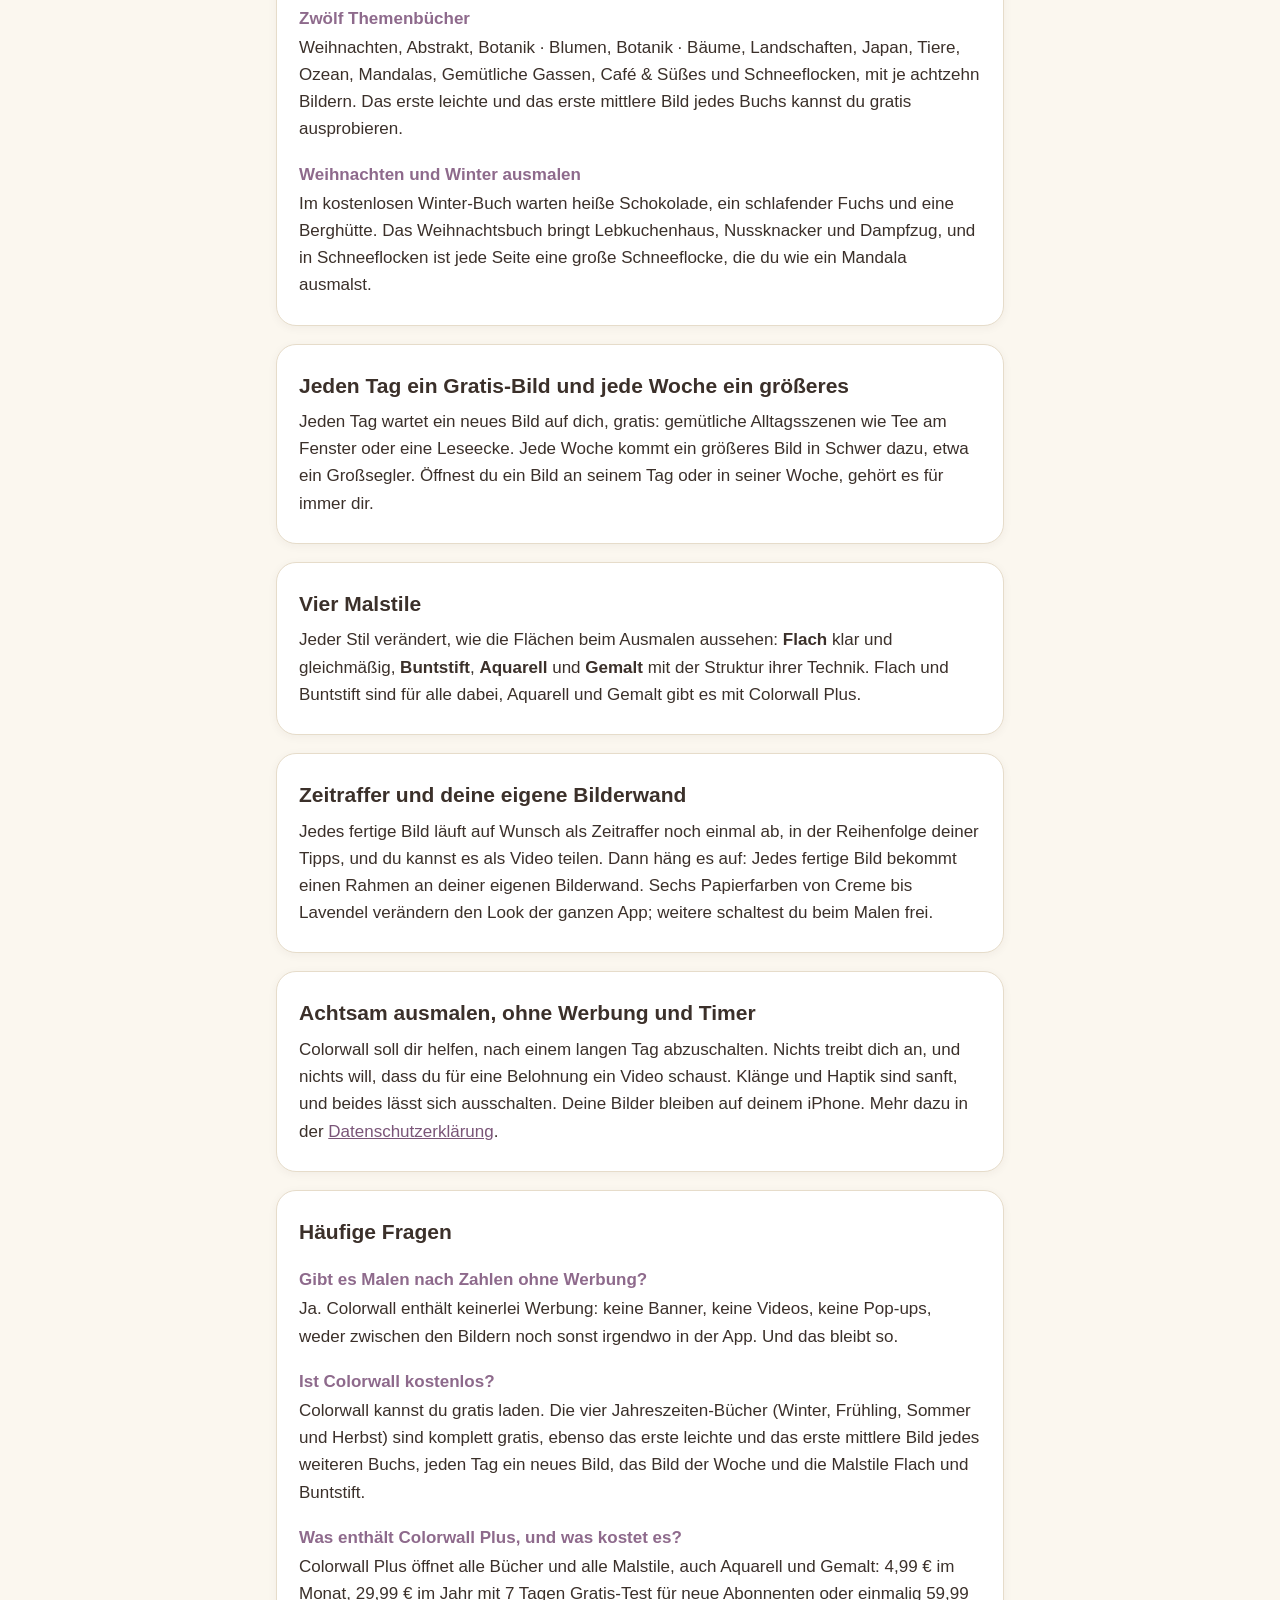
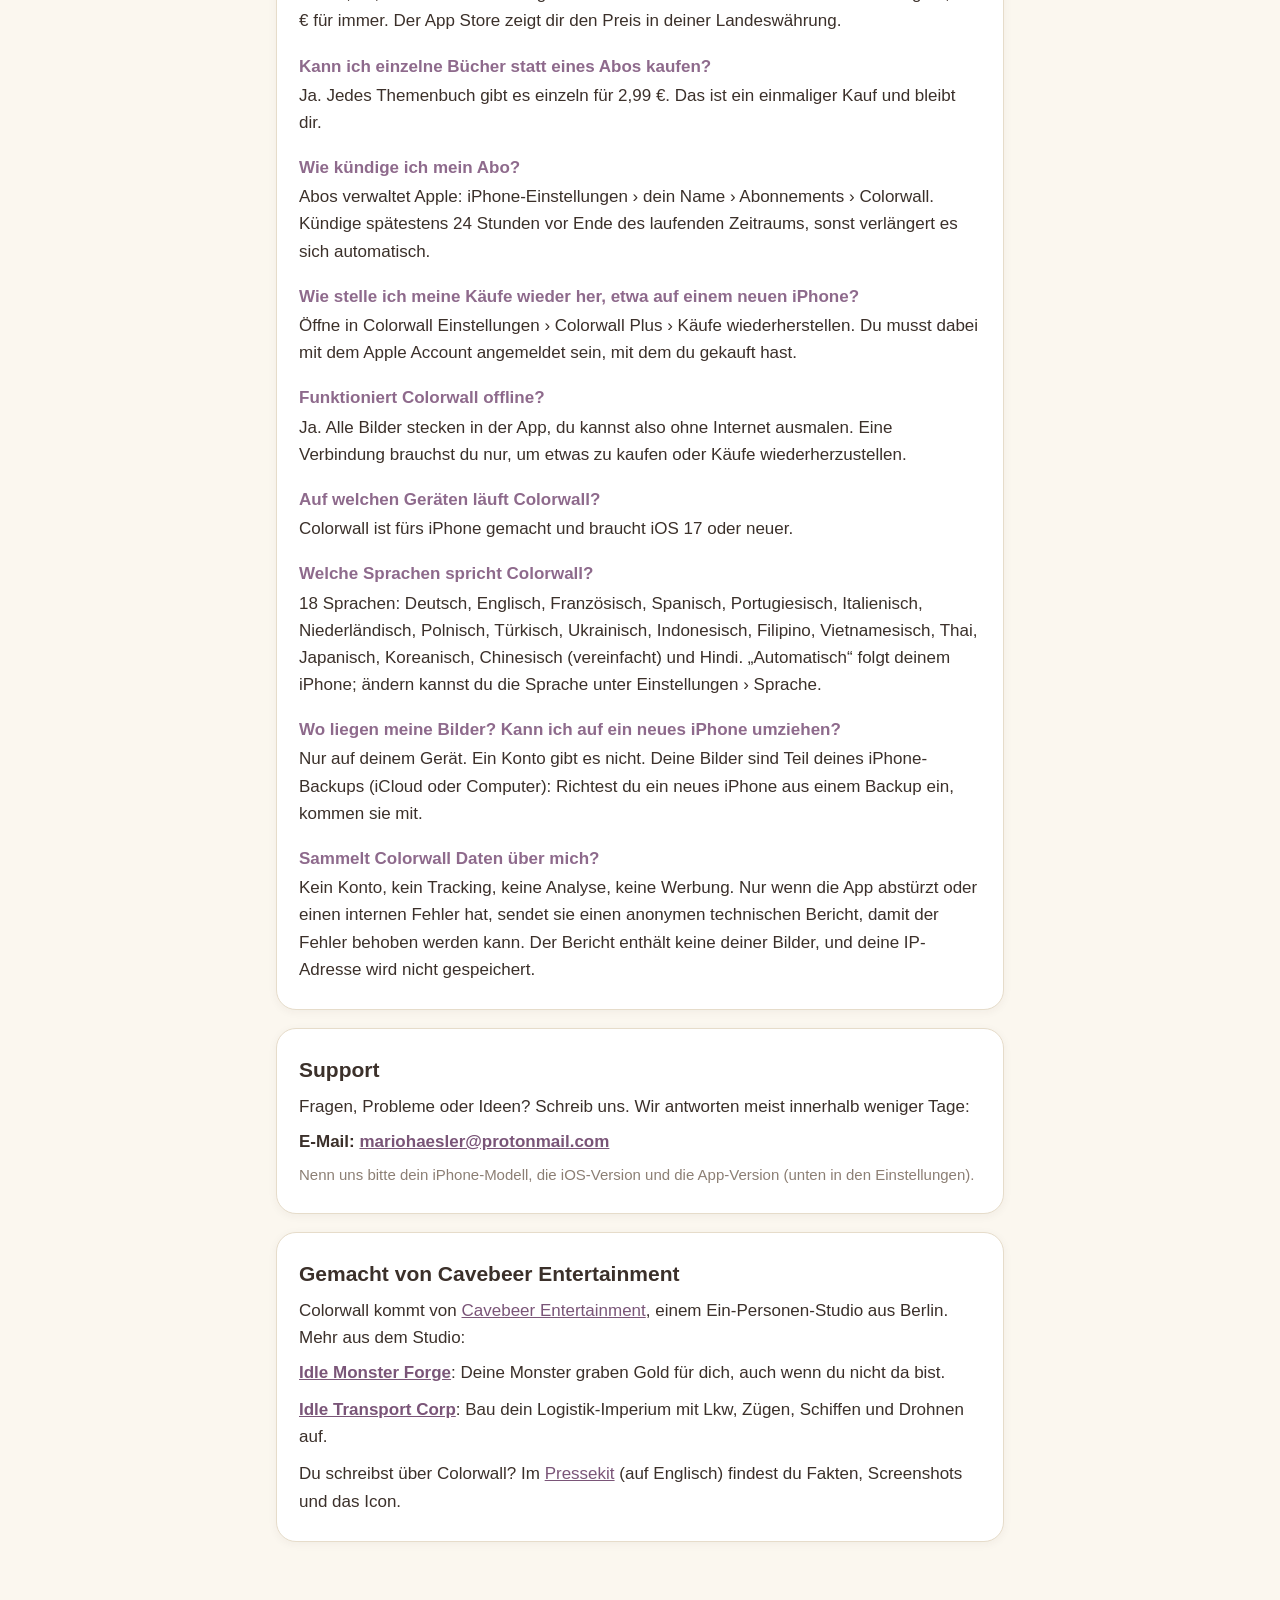
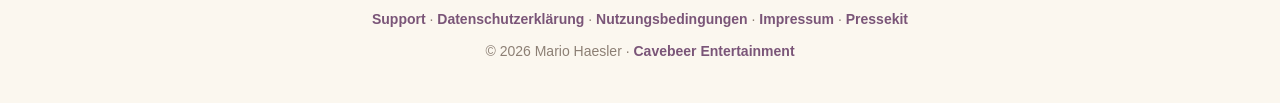
==== commit 802ce455: "Texts without dash separators between words (reads more natural)" ====
--- a/de/index.html
+++ b/de/index.html
@@ -3,7 +3,7 @@
 <head>
 <meta charset="utf-8">
 <meta name="viewport" content="width=device-width, initial-scale=1">
-<title>Colorwall – Malen nach Zahlen ohne Werbung fürs iPhone</title>
+<title>Colorwall: Malen nach Zahlen ohne Werbung fürs iPhone</title>
 <meta name="description" content="Colorwall ist Malen nach Zahlen für Erwachsene auf dem iPhone: ohne Werbung, ohne Konto, mit vier Gratis-Büchern und jeden Tag einem neuen Gratis-Bild.">
 <link rel="canonical" href="https://mario-coder-apps.github.io/colorwall-legal/de/">
 <link rel="alternate" hreflang="en" href="https://mario-coder-apps.github.io/colorwall-legal/">
@@ -15,7 +15,7 @@
 <link rel="stylesheet" href="../style.css?v=2">
 <meta property="og:type" content="website">
 <meta property="og:site_name" content="Cavebeer Entertainment">
-<meta property="og:title" content="Colorwall: Cozy Coloring – Malen nach Zahlen ohne Werbung">
+<meta property="og:title" content="Colorwall: Cozy Coloring | Malen nach Zahlen ohne Werbung">
 <meta property="og:description" content="Malen nach Zahlen für Erwachsene, ganz ohne Werbung: realistische Motive in 16 Büchern, vier Gratis-Bücher zu den Jahreszeiten und jeden Tag ein neues Gratis-Bild.">
 <meta property="og:url" content="https://mario-coder-apps.github.io/colorwall-legal/de/">
 <meta property="og:image" content="https://mario-coder-apps.github.io/colorwall-legal/de/og.jpg">
@@ -25,7 +25,7 @@
 <meta property="og:locale" content="de_DE">
 <meta property="og:locale:alternate" content="en_US">
 <meta name="twitter:card" content="summary_large_image">
-<meta name="twitter:title" content="Colorwall: Cozy Coloring – Malen nach Zahlen ohne Werbung">
+<meta name="twitter:title" content="Colorwall: Cozy Coloring | Malen nach Zahlen ohne Werbung">
 <meta name="twitter:description" content="Malen nach Zahlen für Erwachsene, ganz ohne Werbung: realistische Motive in 16 Büchern, vier Gratis-Bücher zu den Jahreszeiten und jeden Tag ein neues Gratis-Bild.">
 <meta name="twitter:image" content="https://mario-coder-apps.github.io/colorwall-legal/de/og.jpg">
 <meta name="twitter:image:alt" content="Das Colorwall-Icon und der Schriftzug neben drei iPhone-Screenshots">
@@ -95,7 +95,7 @@
    "name": "Gibt es Malen nach Zahlen ohne Werbung?",
    "acceptedAnswer": {
     "@type": "Answer",
-    "text": "Ja – Colorwall enthält keinerlei Werbung: keine Banner, keine Videos, keine Pop-ups, weder zwischen den Bildern noch sonst irgendwo in der App. Und das bleibt so."
+    "text": "Ja. Colorwall enthält keinerlei Werbung: keine Banner, keine Videos, keine Pop-ups, weder zwischen den Bildern noch sonst irgendwo in der App. Und das bleibt so."
    }
   },
   {
@@ -135,7 +135,7 @@
    "name": "Wie stelle ich meine Käufe wieder her, etwa auf einem neuen iPhone?",
    "acceptedAnswer": {
     "@type": "Answer",
-    "text": "Öffne in Colorwall Einstellungen › Colorwall Plus › Käufe wiederherstellen – angemeldet mit dem Apple Account, mit dem du gekauft hast."
+    "text": "Öffne in Colorwall Einstellungen › Colorwall Plus › Käufe wiederherstellen. Du musst dabei mit dem Apple Account angemeldet sein, mit dem du gekauft hast."
    }
   },
   {
@@ -167,7 +167,7 @@
    "name": "Wo liegen meine Bilder? Kann ich auf ein neues iPhone umziehen?",
    "acceptedAnswer": {
     "@type": "Answer",
-    "text": "Nur auf deinem Gerät – es gibt kein Konto. Deine Bilder sind Teil deines iPhone-Backups (iCloud oder Computer): Richtest du ein neues iPhone aus einem Backup ein, kommen sie mit."
+    "text": "Nur auf deinem Gerät. Ein Konto gibt es nicht. Deine Bilder sind Teil deines iPhone-Backups (iCloud oder Computer): Richtest du ein neues iPhone aus einem Backup ein, kommen sie mit."
    }
   },
   {
@@ -175,7 +175,7 @@
    "name": "Sammelt Colorwall Daten über mich?",
    "acceptedAnswer": {
     "@type": "Answer",
-    "text": "Kein Konto, kein Tracking, keine Analyse, keine Werbung. Nur wenn die App abstürzt oder einen internen Fehler hat, sendet sie einen anonymen technischen Bericht – ohne deine Bilder und ohne dass deine IP-Adresse gespeichert wird –, damit der Fehler behoben werden kann."
+    "text": "Kein Konto, kein Tracking, keine Analyse, keine Werbung. Nur wenn die App abstürzt oder einen internen Fehler hat, sendet sie einen anonymen technischen Bericht, damit der Fehler behoben werden kann. Der Bericht enthält keine deiner Bilder, und deine IP-Adresse wird nicht gespeichert."
    }
   }
  ]
@@ -197,9 +197,9 @@
 <main>
 
 <section class="card" id="ueber">
-  <h2>Malen nach Zahlen ohne Werbung – für Erwachsene</h2>
+  <h2>Malen nach Zahlen für Erwachsene, ganz ohne Werbung</h2>
   <p>Colorwall ist eine Ausmal-App für die Momente, in denen du runterkommen willst. Wähl ein Bild, tipp auf eine Zahl
-  und sieh zu, wie es Fläche für Fläche lebendig wird – mit sanften Farben, leisen Klängen und ohne Timer.</p>
+  und sieh zu, wie es Fläche für Fläche lebendig wird, mit sanften Farben, leisen Klängen und ohne Timer.</p>
   <p>Viele Ausmal-Apps zeigen nach fast jedem Bild Werbung. In Colorwall gibt es nirgends welche: keine Banner, keine
   Videos, keine Pop-ups. Auch kein Konto und kein Tracking. Und die Motive sind für Erwachsene gemacht: realistische,
   detailreiche Illustrationen statt einfacher Comic-Vorlagen.</p>
@@ -209,7 +209,7 @@
   <h2>So funktioniert Malen nach Zahlen in Colorwall</h2>
   <ol class="steps">
     <li><strong>Wähl ein Bild.</strong> Öffne ein Buch oder fang mit dem Gratis-Bild des Tages an.</li>
-    <li><strong>Wähl eine Farbe.</strong> Unten in der Palette stehen die Farben des Bildes mit ihren Nummern – und wie
+    <li><strong>Wähl eine Farbe.</strong> Die Palette unten zeigt die Farben des Bildes mit ihren Nummern und wie
     viele Flächen der gewählten Farbe noch fehlen.</li>
     <li><strong>Tipp auf die nummerierten Flächen.</strong> Für die kleinen zoomst du mit zwei Fingern hinein. Die App
     verzeiht ungenaue Tipps: Triffst du knapp neben eine offene Fläche deiner Farbe, wird sie trotzdem gefüllt, und bei
@@ -217,7 +217,7 @@
     <li><strong>Mal es fertig.</strong> Ein warmes Licht zieht über das fertige Bild, ein Klang und ein haptisches
     Feedback feiern den Moment. Dann sieh dir den Zeitraffer an, häng das Bild an deine Wand oder teil es.</li>
   </ol>
-  <p>Kein Timer, kein Druck: Hör auf, wann du willst – das Bild wartet genau dort, wo du aufgehört hast.</p>
+  <p>Kein Timer, kein Druck: Hör auf, wann du willst, und das Bild wartet genau dort, wo du aufgehört hast.</p>
 </section>
 
 <section class="card" id="screenshots">
@@ -233,7 +233,7 @@
 </section>
 
 <section class="card" id="frei-malen">
-  <h2>Nach Zahlen ausmalen – oder mit eigenen Farben</h2>
+  <h2>Nach Zahlen ausmalen oder mit eigenen Farben</h2>
   <p>Unter jedem Bild sitzt ein Schalter: <em>Nach Zahlen</em> oder <em>Frei</em>. Nach Zahlen bekommt jede Fläche die
   Farbe ihrer Nummer. Im Modus Frei wählst du für jede Fläche selbst eine Farbe aus der Palette und machst das Bild zu
   deinem eigenen.</p>
@@ -248,7 +248,7 @@
 
 <section class="card" id="realistisch">
   <h2>Realistische Motive, gestochen scharf bei jedem Zoom</h2>
-  <p>Jedes Bild ist eine Vektorzeichnung. Die Linien bleiben scharf, egal wie weit du hineinzoomst – das Fell eines
+  <p>Jedes Bild ist eine Vektorzeichnung. Die Linien bleiben scharf, egal wie weit du hineinzoomst: das Fell eines
   Hochlandrinds, die Blütenblätter einer Pfingstrose, die winzigen Fenster eines Weihnachtsmarkts.</p>
 </section>
 
@@ -268,10 +268,10 @@
 </section>
 
 <section class="card" id="taeglich">
-  <h2>Jeden Tag ein Gratis-Bild – und jede Woche ein größeres</h2>
+  <h2>Jeden Tag ein Gratis-Bild und jede Woche ein größeres</h2>
   <p>Jeden Tag wartet ein neues Bild auf dich, gratis: gemütliche Alltagsszenen wie Tee am Fenster oder eine Leseecke.
-  Jede Woche kommt ein größeres Bild in Schwer dazu, etwa ein Großsegler. Öffnest du ein Bild an seinem Tag – oder in
-  seiner Woche –, gehört es für immer dir.</p>
+  Jede Woche kommt ein größeres Bild in Schwer dazu, etwa ein Großsegler. Öffnest du ein Bild an seinem Tag oder in
+  seiner Woche, gehört es für immer dir.</p>
 </section>
 
 <section class="card" id="malstile">
@@ -292,13 +292,13 @@
   <h2>Achtsam ausmalen, ohne Werbung und Timer</h2>
   <p>Colorwall soll dir helfen, nach einem langen Tag abzuschalten. Nichts treibt dich an, und nichts will, dass du für
   eine Belohnung ein Video schaust. Klänge und Haptik sind sanft, und beides lässt sich ausschalten. Deine Bilder
-  bleiben auf deinem iPhone – mehr in der <a href="../privacy.html#de">Datenschutzerklärung</a>.</p>
+  bleiben auf deinem iPhone. Mehr dazu in der <a href="../privacy.html#de">Datenschutzerklärung</a>.</p>
 </section>
 
 <section class="card" id="faq">
   <h2>Häufige Fragen</h2>
   <h3>Gibt es Malen nach Zahlen ohne Werbung?</h3>
-  <p>Ja – Colorwall enthält keinerlei Werbung: keine Banner, keine Videos, keine Pop-ups, weder zwischen den Bildern
+  <p>Ja. Colorwall enthält keinerlei Werbung: keine Banner, keine Videos, keine Pop-ups, weder zwischen den Bildern
   noch sonst irgendwo in der App. Und das bleibt so.</p>
   <h3>Ist Colorwall kostenlos?</h3>
   <p>Colorwall kannst du gratis laden. Die vier Jahreszeiten-Bücher (Winter, Frühling, Sommer und Herbst) sind komplett
@@ -314,8 +314,8 @@
   <p>Abos verwaltet Apple: iPhone-Einstellungen › dein Name › Abonnements › Colorwall. Kündige spätestens 24 Stunden
   vor Ende des laufenden Zeitraums, sonst verlängert es sich automatisch.</p>
   <h3>Wie stelle ich meine Käufe wieder her, etwa auf einem neuen iPhone?</h3>
-  <p>Öffne in Colorwall Einstellungen › Colorwall Plus › Käufe wiederherstellen – angemeldet mit dem Apple Account, mit
-  dem du gekauft hast.</p>
+  <p>Öffne in Colorwall Einstellungen › Colorwall Plus › Käufe wiederherstellen. Du musst dabei mit dem Apple Account
+  angemeldet sein, mit dem du gekauft hast.</p>
   <h3>Funktioniert Colorwall offline?</h3>
   <p>Ja. Alle Bilder stecken in der App, du kannst also ohne Internet ausmalen. Eine Verbindung brauchst du nur, um
   etwas zu kaufen oder Käufe wiederherzustellen.</p>
@@ -326,17 +326,17 @@
   Türkisch, Ukrainisch, Indonesisch, Filipino, Vietnamesisch, Thai, Japanisch, Koreanisch, Chinesisch (vereinfacht) und
   Hindi. „Automatisch“ folgt deinem iPhone; ändern kannst du die Sprache unter Einstellungen › Sprache.</p>
   <h3>Wo liegen meine Bilder? Kann ich auf ein neues iPhone umziehen?</h3>
-  <p>Nur auf deinem Gerät – es gibt kein Konto. Deine Bilder sind Teil deines iPhone-Backups (iCloud oder Computer):
+  <p>Nur auf deinem Gerät. Ein Konto gibt es nicht. Deine Bilder sind Teil deines iPhone-Backups (iCloud oder Computer):
   Richtest du ein neues iPhone aus einem Backup ein, kommen sie mit.</p>
   <h3>Sammelt Colorwall Daten über mich?</h3>
   <p>Kein Konto, kein Tracking, keine Analyse, keine Werbung. Nur wenn die App abstürzt oder einen internen Fehler hat,
-  sendet sie einen anonymen technischen Bericht – ohne deine Bilder und ohne dass deine IP-Adresse gespeichert wird –,
-  damit der Fehler behoben werden kann.</p>
+  sendet sie einen anonymen technischen Bericht, damit der Fehler behoben werden kann. Der Bericht enthält
+  keine deiner Bilder, und deine IP-Adresse wird nicht gespeichert.</p>
 </section>
 
 <section class="card" id="support">
   <h2>Support</h2>
-  <p>Fragen, Probleme oder Ideen? Schreib uns – wir antworten meist innerhalb weniger Tage:</p>
+  <p>Fragen, Probleme oder Ideen? Schreib uns. Wir antworten meist innerhalb weniger Tage:</p>
   <p><strong>E-Mail: <a href="mailto:mariohaesler@protonmail.com">mariohaesler@protonmail.com</a></strong></p>
   <p class="soft">Nenn uns bitte dein iPhone-Modell, die iOS-Version und die App-Version (unten in den Einstellungen).</p>
 </section>
@@ -346,8 +346,8 @@
   <p>Colorwall kommt von <a href="../../">Cavebeer Entertainment</a>, einem Ein-Personen-Studio aus Berlin. Mehr aus
   dem Studio:</p>
   <ul class="more">
-    <li><a href="../../idlemonsterforge-legal/#de">Idle Monster Forge</a> – deine Monster graben Gold für dich, auch wenn du nicht da bist.</li>
-    <li><a href="../../idletransportcorp-legal/#de">Idle Transport Corp</a> – bau dein Logistik-Imperium auf: Lkw, Züge, Schiffe und Drohnen.</li>
+    <li><a href="../../idlemonsterforge-legal/#de">Idle Monster Forge</a>: Deine Monster graben Gold für dich, auch wenn du nicht da bist.</li>
+    <li><a href="../../idletransportcorp-legal/#de">Idle Transport Corp</a>: Bau dein Logistik-Imperium mit Lkw, Zügen, Schiffen und Drohnen auf.</li>
   </ul>
   <p>Du schreibst über Colorwall? Im <a href="../press/">Pressekit</a> (auf Englisch) findest du Fakten, Screenshots und
   das Icon.</p>
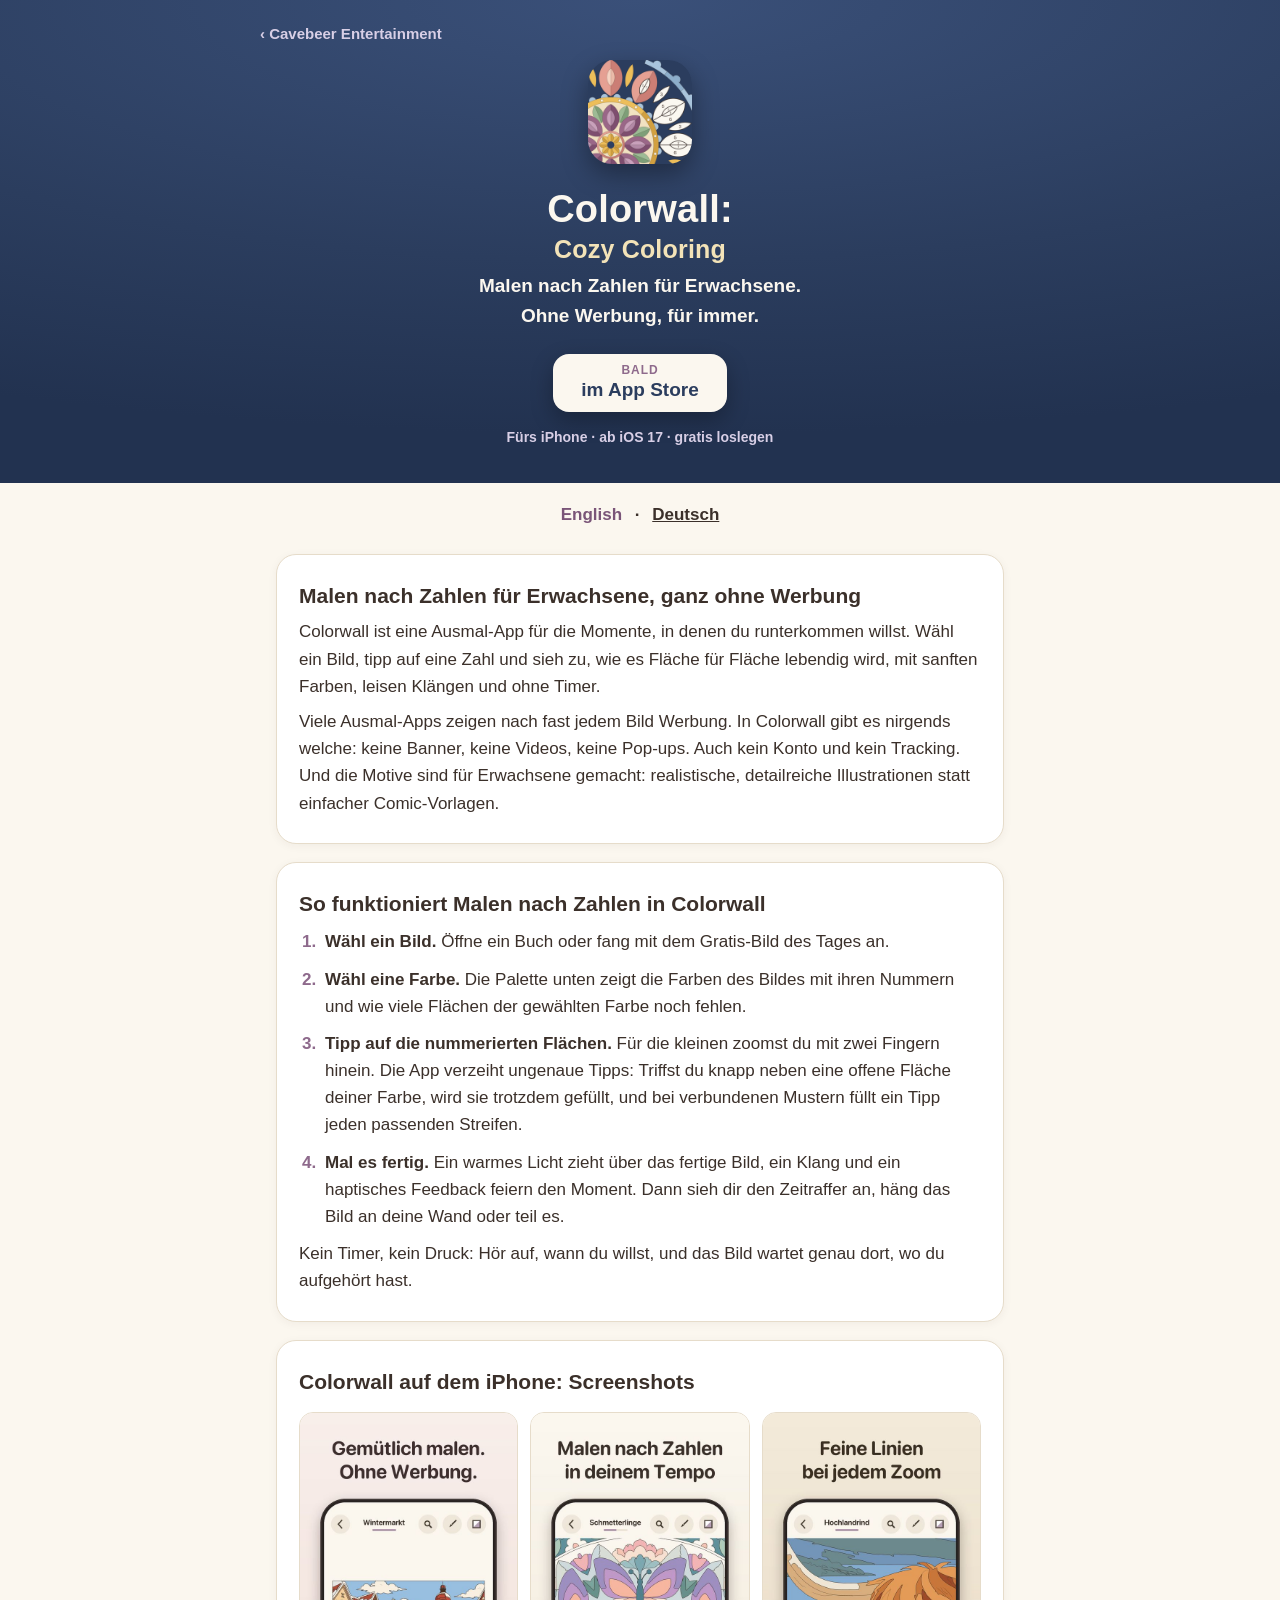
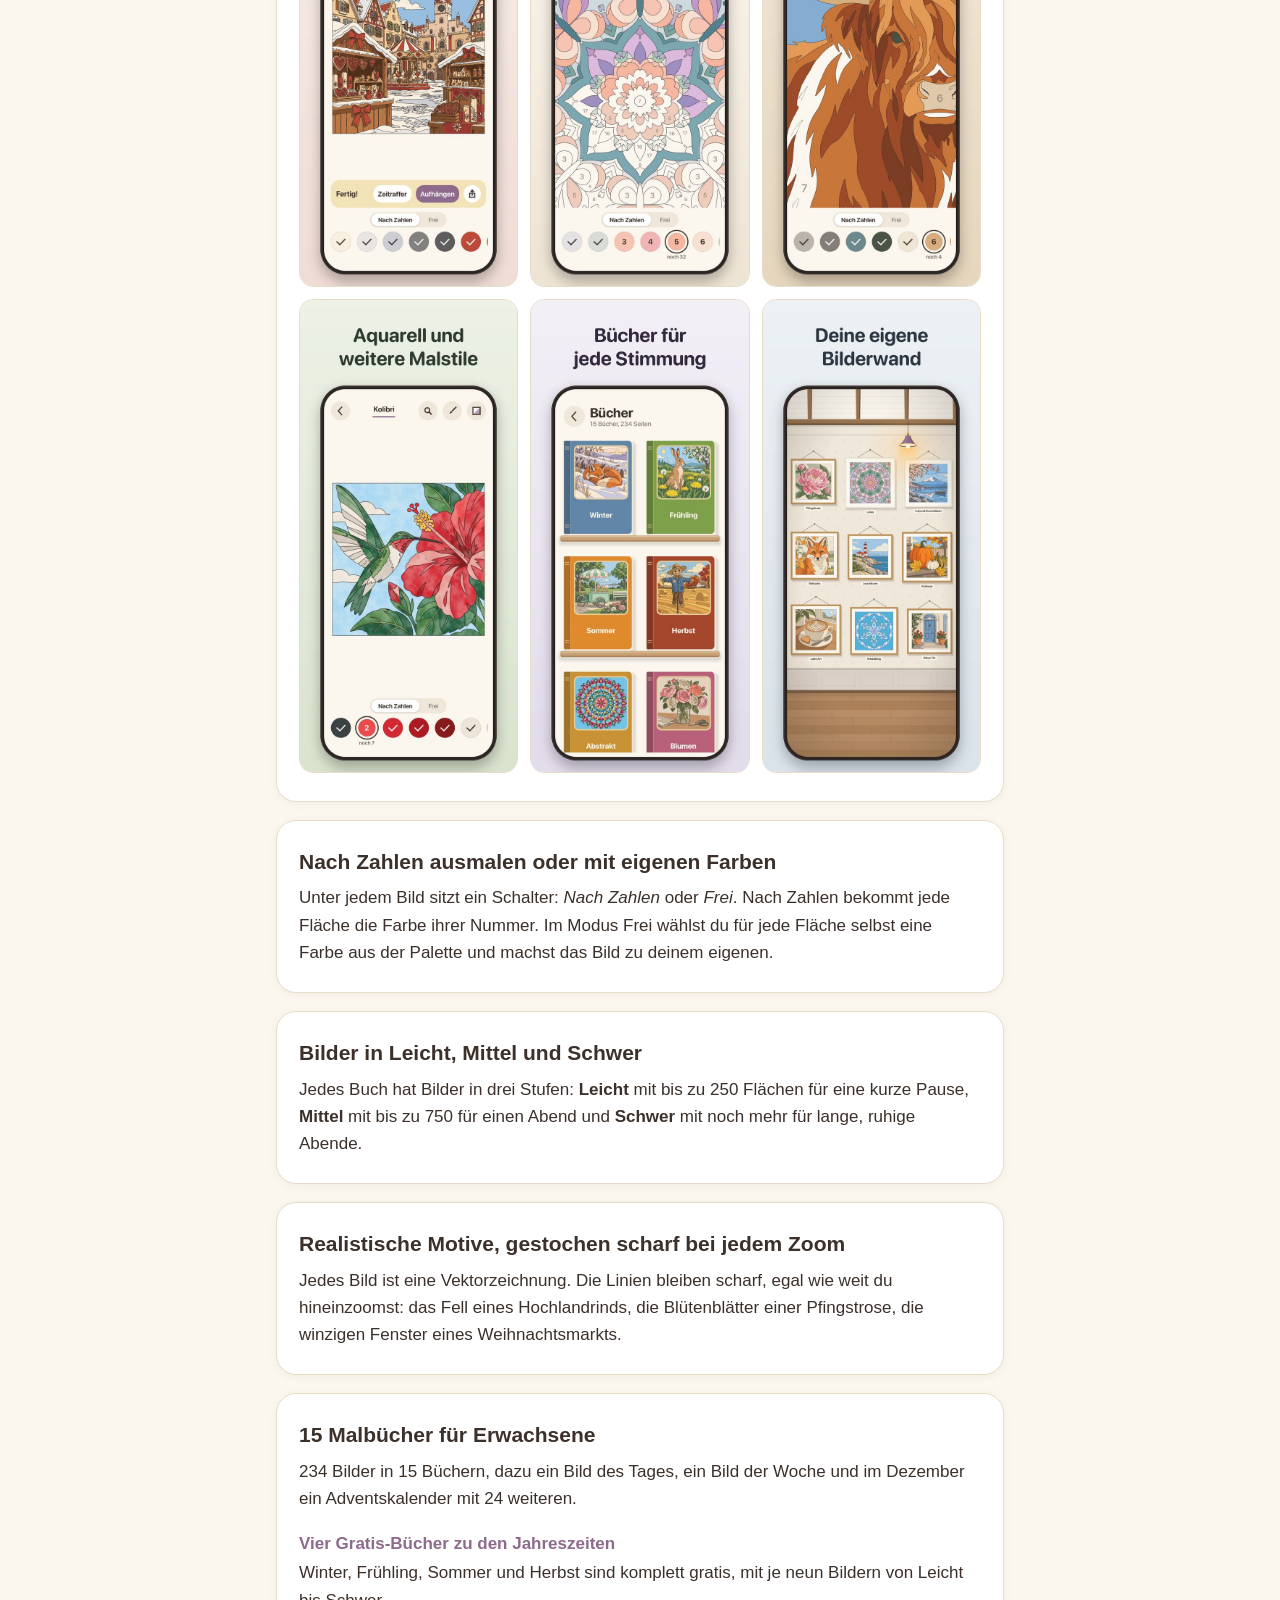
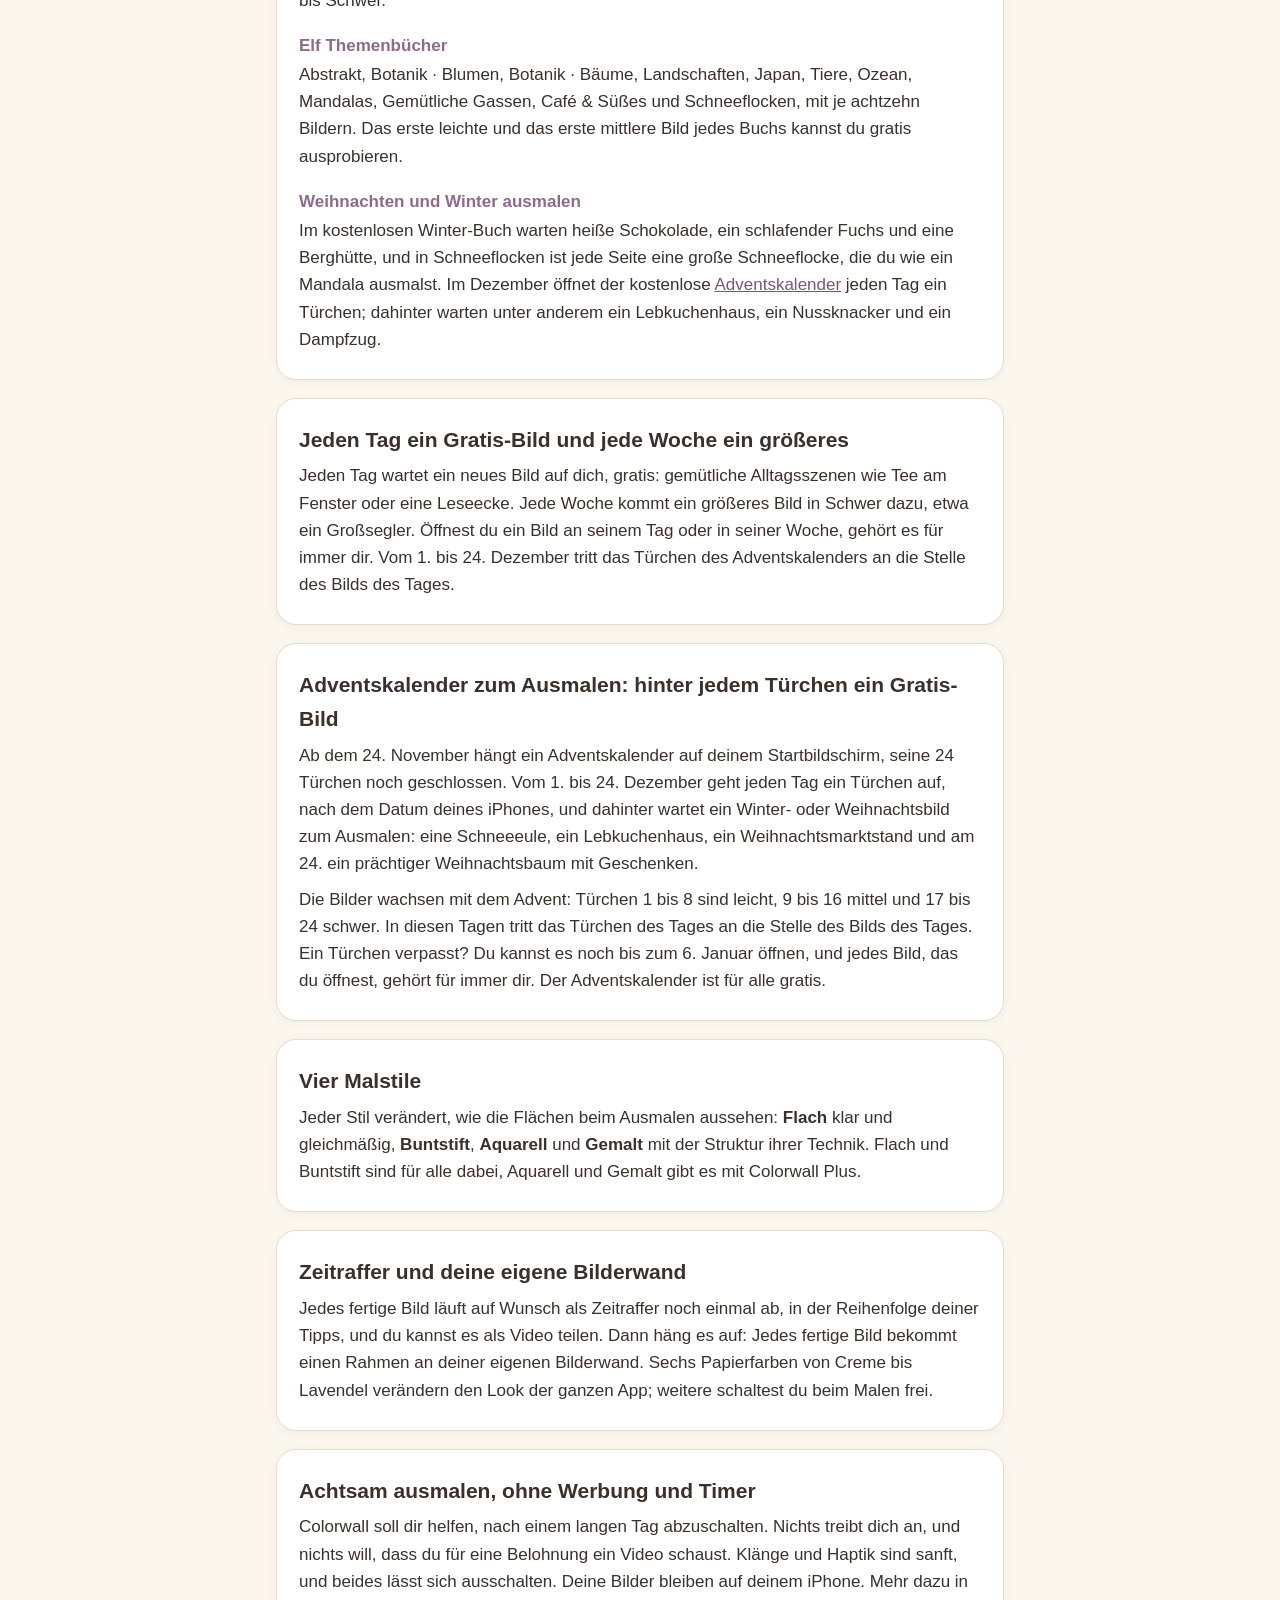
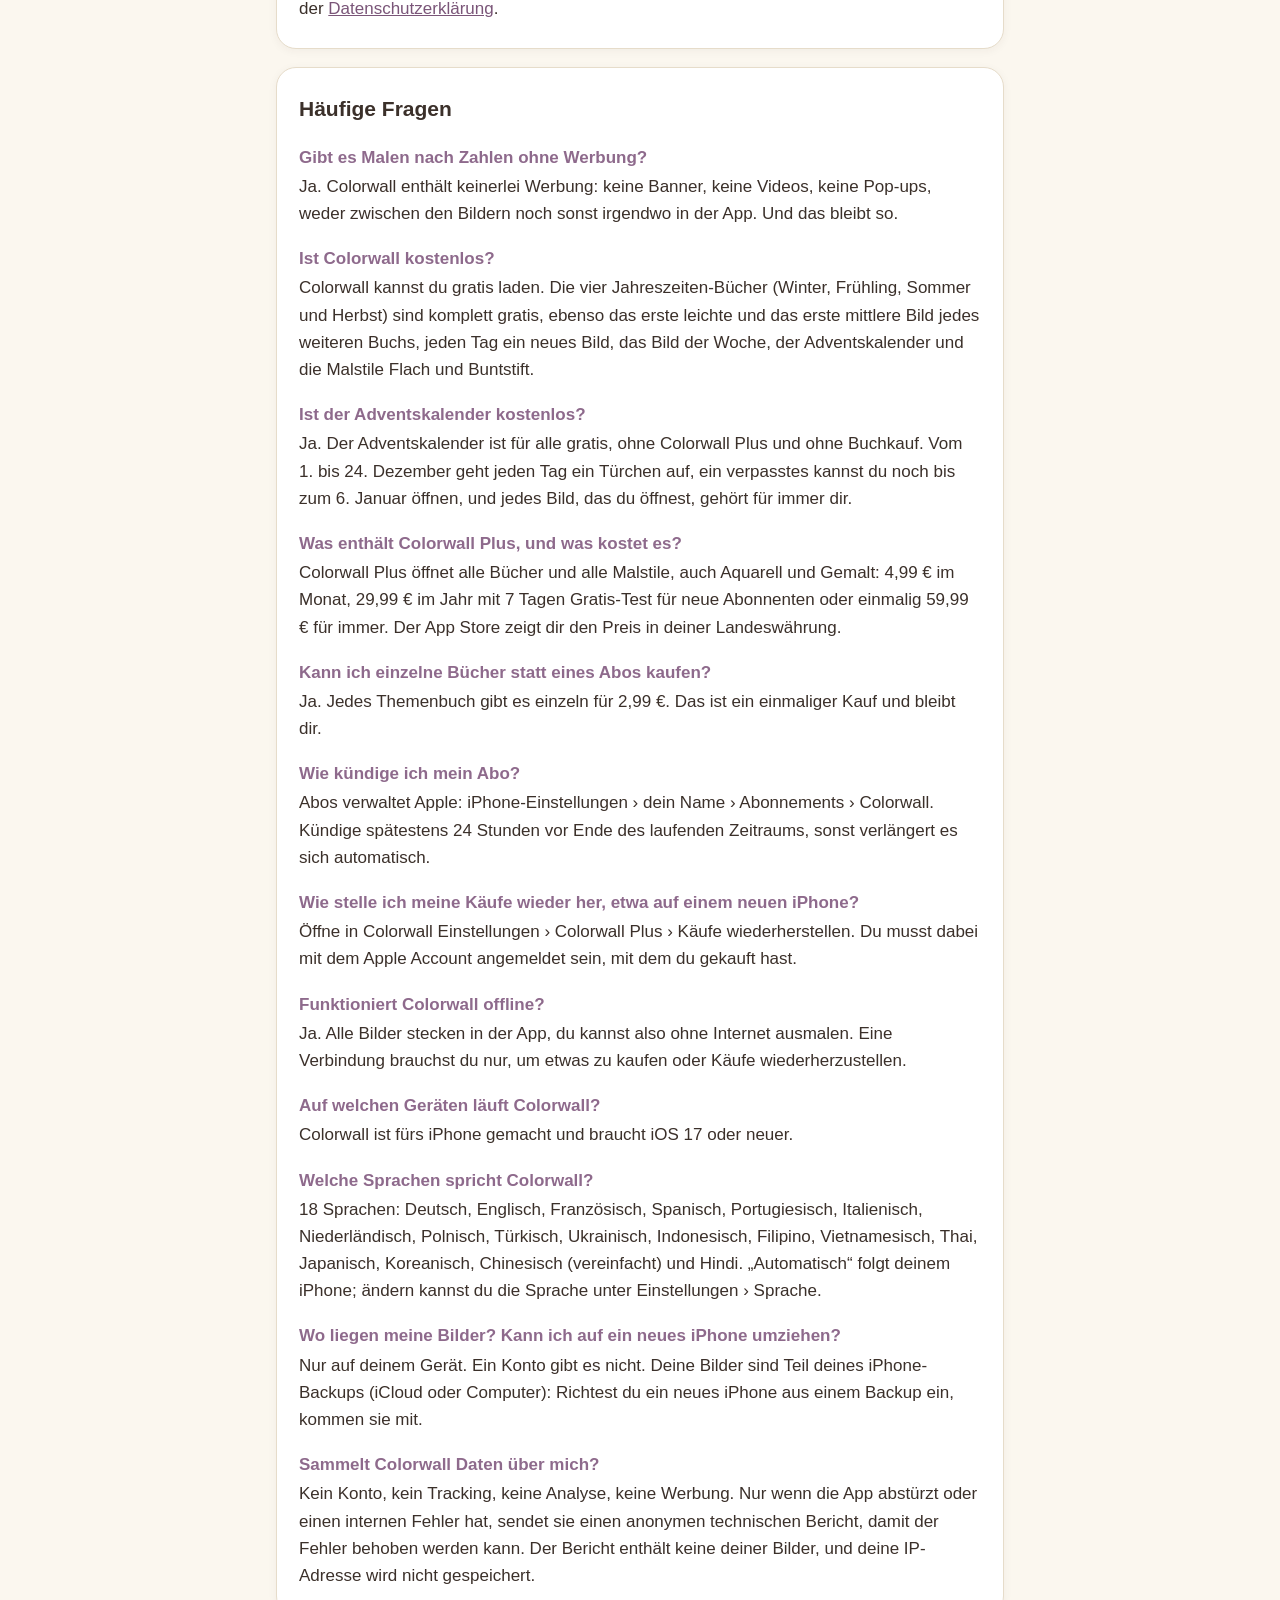
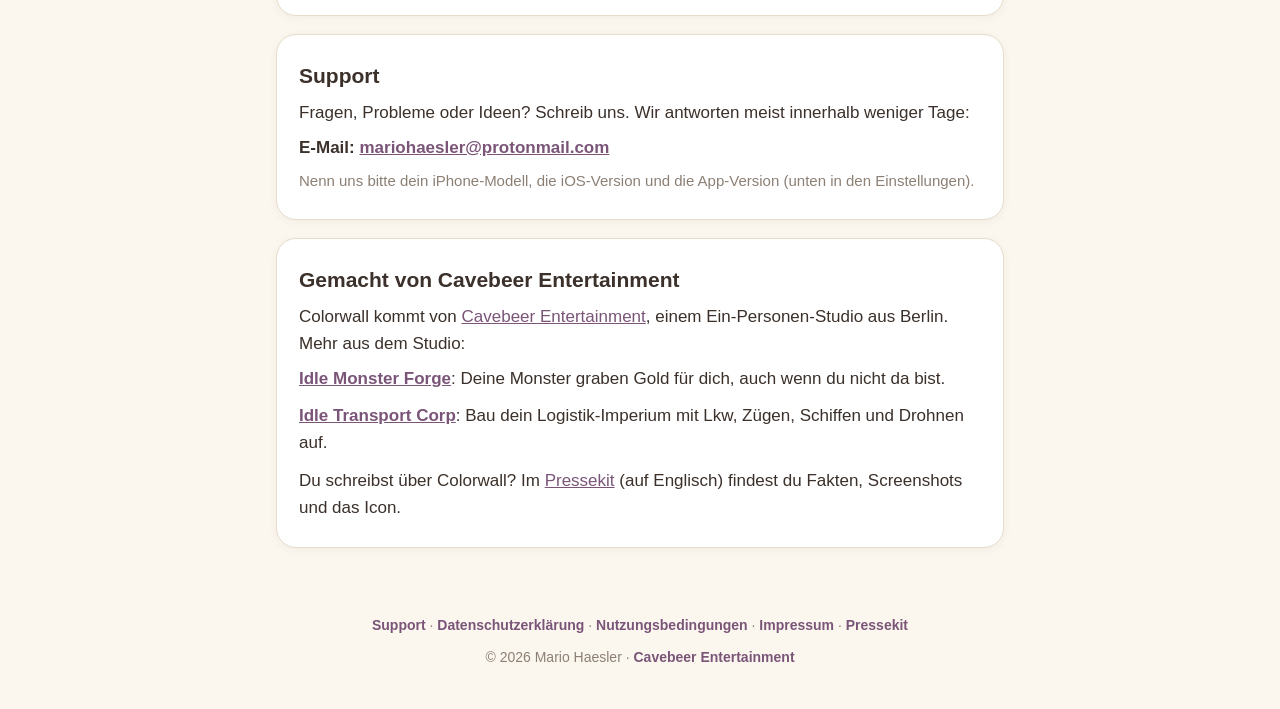
==== commit 7f08ffa5: "Advent calendar replaces the Christmas book: 15 books, new section and FAQ, new screenshots Co-Autho" ====
--- a/de/index.html
+++ b/de/index.html
@@ -16,7 +16,7 @@
 <meta property="og:type" content="website">
 <meta property="og:site_name" content="Cavebeer Entertainment">
 <meta property="og:title" content="Colorwall: Cozy Coloring | Malen nach Zahlen ohne Werbung">
-<meta property="og:description" content="Malen nach Zahlen für Erwachsene, ganz ohne Werbung: realistische Motive in 16 Büchern, vier Gratis-Bücher zu den Jahreszeiten und jeden Tag ein neues Gratis-Bild.">
+<meta property="og:description" content="Malen nach Zahlen für Erwachsene, ganz ohne Werbung: realistische Motive in 15 Büchern, vier Gratis-Bücher zu den Jahreszeiten, jeden Tag ein neues Gratis-Bild und ein Adventskalender zum Ausmalen.">
 <meta property="og:url" content="https://mario-coder-apps.github.io/colorwall-legal/de/">
 <meta property="og:image" content="https://mario-coder-apps.github.io/colorwall-legal/de/og.jpg">
 <meta property="og:image:width" content="1200">
@@ -26,7 +26,7 @@
 <meta property="og:locale:alternate" content="en_US">
 <meta name="twitter:card" content="summary_large_image">
 <meta name="twitter:title" content="Colorwall: Cozy Coloring | Malen nach Zahlen ohne Werbung">
-<meta name="twitter:description" content="Malen nach Zahlen für Erwachsene, ganz ohne Werbung: realistische Motive in 16 Büchern, vier Gratis-Bücher zu den Jahreszeiten und jeden Tag ein neues Gratis-Bild.">
+<meta name="twitter:description" content="Malen nach Zahlen für Erwachsene, ganz ohne Werbung: realistische Motive in 15 Büchern, vier Gratis-Bücher zu den Jahreszeiten, jeden Tag ein neues Gratis-Bild und ein Adventskalender zum Ausmalen.">
 <meta name="twitter:image" content="https://mario-coder-apps.github.io/colorwall-legal/de/og.jpg">
 <meta name="twitter:image:alt" content="Das Colorwall-Icon und der Schriftzug neben drei iPhone-Screenshots">
 <!-- ld:start -->
@@ -40,11 +40,11 @@
  "operatingSystem": "iOS",
  "softwareRequirements": "iOS 17.0 oder neuer",
  "applicationCategory": "EntertainmentApplication",
- "description": "Colorwall ist Malen nach Zahlen ohne Werbung für Erwachsene auf dem iPhone: realistische, detailreiche Bilder in 16 Büchern, vier Gratis-Bücher zu den Jahreszeiten, jeden Tag ein Gratis-Bild und jede Woche ein größeres. Kein Konto, kein Tracking.",
+ "description": "Colorwall ist Malen nach Zahlen ohne Werbung für Erwachsene auf dem iPhone: realistische, detailreiche Bilder in 15 Büchern, vier Gratis-Bücher zu den Jahreszeiten, jeden Tag ein Gratis-Bild, jede Woche ein größeres und im Dezember ein Adventskalender zum Ausmalen, gratis. Kein Konto, kein Tracking.",
  "url": "https://mario-coder-apps.github.io/colorwall-legal/de/",
  "image": "https://mario-coder-apps.github.io/colorwall-legal/icon.png",
  "screenshot": [
-  "https://mario-coder-apps.github.io/colorwall-legal/img/de-fertig-weihnachtsmarkt-stand.jpg",
+  "https://mario-coder-apps.github.io/colorwall-legal/img/de-fertig-wintermarkt.jpg",
   "https://mario-coder-apps.github.io/colorwall-legal/img/de-malen-nach-zahlen-schmetterling-mandala.jpg",
   "https://mario-coder-apps.github.io/colorwall-legal/img/de-zoom-hochlandrind.jpg",
   "https://mario-coder-apps.github.io/colorwall-legal/img/de-aquarell-kolibri.jpg",
@@ -103,7 +103,15 @@
    "name": "Ist Colorwall kostenlos?",
    "acceptedAnswer": {
     "@type": "Answer",
-    "text": "Colorwall kannst du gratis laden. Die vier Jahreszeiten-Bücher (Winter, Frühling, Sommer und Herbst) sind komplett gratis, ebenso das erste leichte und das erste mittlere Bild jedes weiteren Buchs, jeden Tag ein neues Bild, das Bild der Woche und die Malstile Flach und Buntstift."
+    "text": "Colorwall kannst du gratis laden. Die vier Jahreszeiten-Bücher (Winter, Frühling, Sommer und Herbst) sind komplett gratis, ebenso das erste leichte und das erste mittlere Bild jedes weiteren Buchs, jeden Tag ein neues Bild, das Bild der Woche, der Adventskalender und die Malstile Flach und Buntstift."
+   }
+  },
+  {
+   "@type": "Question",
+   "name": "Ist der Adventskalender kostenlos?",
+   "acceptedAnswer": {
+    "@type": "Answer",
+    "text": "Ja. Der Adventskalender ist für alle gratis, ohne Colorwall Plus und ohne Buchkauf. Vom 1. bis 24. Dezember geht jeden Tag ein Türchen auf, ein verpasstes kannst du noch bis zum 6. Januar öffnen, und jedes Bild, das du öffnest, gehört für immer dir."
    }
   },
   {
@@ -223,7 +231,7 @@
 <section class="card" id="screenshots">
   <h2>Colorwall auf dem iPhone: Screenshots</h2>
   <ul class="shots">
-    <li><img src="../img/de-fertig-weihnachtsmarkt-stand.jpg" width="600" height="1304" loading="lazy" alt="Ein fertig ausgemalter Weihnachtsmarktstand mit den Knöpfen Zeitraffer, Aufhängen und Teilen"></li>
+    <li><img src="../img/de-fertig-wintermarkt.jpg" width="600" height="1304" loading="lazy" alt="Ein fertig ausgemalter Wintermarkt aus dem kostenlosen Winterbuch, mit den Knöpfen Zeitraffer, Aufhängen und Teilen"></li>
     <li><img src="../img/de-malen-nach-zahlen-schmetterling-mandala.jpg" width="600" height="1304" loading="lazy" alt="Ein Schmetterlings-Mandala, zur Hälfte nach Zahlen ausgemalt, darunter die nummerierte Farbpalette"></li>
     <li><img src="../img/de-zoom-hochlandrind.jpg" width="600" height="1304" loading="lazy" alt="Ein Hochlandrind, vierfach vergrößert: Die feinen Linien seiner Stirnlocke bleiben gestochen scharf"></li>
     <li><img src="../img/de-aquarell-kolibri.jpg" width="600" height="1304" loading="lazy" alt="Ein Kolibri an einer roten Hibiskusblüte im Malstil Aquarell"></li>
@@ -253,25 +261,39 @@
 </section>
 
 <section class="card" id="buecher">
-  <h2>16 Malbücher für Erwachsene</h2>
-  <p>252 Bilder in 16 Büchern, dazu ein Bild des Tages und ein Bild der Woche.</p>
+  <h2>15 Malbücher für Erwachsene</h2>
+  <p>234 Bilder in 15 Büchern, dazu ein Bild des Tages, ein Bild der Woche und im Dezember ein Adventskalender mit 24
+  weiteren.</p>
   <h3>Vier Gratis-Bücher zu den Jahreszeiten</h3>
   <p>Winter, Frühling, Sommer und Herbst sind komplett gratis, mit je neun Bildern von Leicht bis Schwer.</p>
-  <h3>Zwölf Themenbücher</h3>
-  <p>Weihnachten, Abstrakt, Botanik · Blumen, Botanik · Bäume, Landschaften, Japan, Tiere, Ozean, Mandalas, Gemütliche
-  Gassen, Café &amp; Süßes und Schneeflocken, mit je achtzehn Bildern. Das erste leichte und das erste mittlere Bild
+  <h3>Elf Themenbücher</h3>
+  <p>Abstrakt, Botanik · Blumen, Botanik · Bäume, Landschaften, Japan, Tiere, Ozean, Mandalas, Gemütliche Gassen,
+  Café &amp; Süßes und Schneeflocken, mit je achtzehn Bildern. Das erste leichte und das erste mittlere Bild
   jedes Buchs kannst du gratis ausprobieren.</p>
   <h3>Weihnachten und Winter ausmalen</h3>
-  <p>Im kostenlosen Winter-Buch warten heiße Schokolade, ein schlafender Fuchs und eine Berghütte. Das Weihnachtsbuch
-  bringt Lebkuchenhaus, Nussknacker und Dampfzug, und in Schneeflocken ist jede Seite eine große Schneeflocke, die du
-  wie ein Mandala ausmalst.</p>
+  <p>Im kostenlosen Winter-Buch warten heiße Schokolade, ein schlafender Fuchs und eine Berghütte, und in Schneeflocken
+  ist jede Seite eine große Schneeflocke, die du wie ein Mandala ausmalst. Im Dezember öffnet der kostenlose
+  <a href="#advent">Adventskalender</a> jeden Tag ein Türchen; dahinter warten unter anderem ein Lebkuchenhaus, ein
+  Nussknacker und ein Dampfzug.</p>
 </section>
 
 <section class="card" id="taeglich">
   <h2>Jeden Tag ein Gratis-Bild und jede Woche ein größeres</h2>
   <p>Jeden Tag wartet ein neues Bild auf dich, gratis: gemütliche Alltagsszenen wie Tee am Fenster oder eine Leseecke.
   Jede Woche kommt ein größeres Bild in Schwer dazu, etwa ein Großsegler. Öffnest du ein Bild an seinem Tag oder in
-  seiner Woche, gehört es für immer dir.</p>
+  seiner Woche, gehört es für immer dir. Vom 1. bis 24. Dezember tritt das Türchen des Adventskalenders an die Stelle
+  des Bilds des Tages.</p>
+</section>
+
+<section class="card" id="advent">
+  <h2>Adventskalender zum Ausmalen: hinter jedem Türchen ein Gratis-Bild</h2>
+  <p>Ab dem 24. November hängt ein Adventskalender auf deinem Startbildschirm, seine 24 Türchen noch geschlossen. Vom
+  1. bis 24. Dezember geht jeden Tag ein Türchen auf, nach dem Datum deines iPhones, und dahinter wartet ein Winter-
+  oder Weihnachtsbild zum Ausmalen: eine Schneeeule, ein Lebkuchenhaus, ein Weihnachtsmarktstand und am 24. ein
+  prächtiger Weihnachtsbaum mit Geschenken.</p>
+  <p>Die Bilder wachsen mit dem Advent: Türchen 1 bis 8 sind leicht, 9 bis 16 mittel und 17 bis 24 schwer. In diesen
+  Tagen tritt das Türchen des Tages an die Stelle des Bilds des Tages. Ein Türchen verpasst? Du kannst es noch bis zum
+  6. Januar öffnen, und jedes Bild, das du öffnest, gehört für immer dir. Der Adventskalender ist für alle gratis.</p>
 </section>
 
 <section class="card" id="malstile">
@@ -303,7 +325,11 @@
   <h3>Ist Colorwall kostenlos?</h3>
   <p>Colorwall kannst du gratis laden. Die vier Jahreszeiten-Bücher (Winter, Frühling, Sommer und Herbst) sind komplett
   gratis, ebenso das erste leichte und das erste mittlere Bild jedes weiteren Buchs, jeden Tag ein neues Bild, das Bild
-  der Woche und die Malstile Flach und Buntstift.</p>
+  der Woche, der Adventskalender und die Malstile Flach und Buntstift.</p>
+  <h3>Ist der Adventskalender kostenlos?</h3>
+  <p>Ja. Der Adventskalender ist für alle gratis, ohne Colorwall Plus und ohne Buchkauf. Vom 1. bis 24. Dezember geht
+  jeden Tag ein Türchen auf, ein verpasstes kannst du noch bis zum 6. Januar öffnen, und jedes Bild, das du öffnest,
+  gehört für immer dir.</p>
   <h3>Was enthält Colorwall Plus, und was kostet es?</h3>
   <p>Colorwall Plus öffnet alle Bücher und alle Malstile, auch Aquarell und Gemalt: 4,99 € im Monat, 29,99 € im Jahr
   mit 7 Tagen Gratis-Test für neue Abonnenten oder einmalig 59,99 € für immer. Der App Store zeigt dir den Preis in
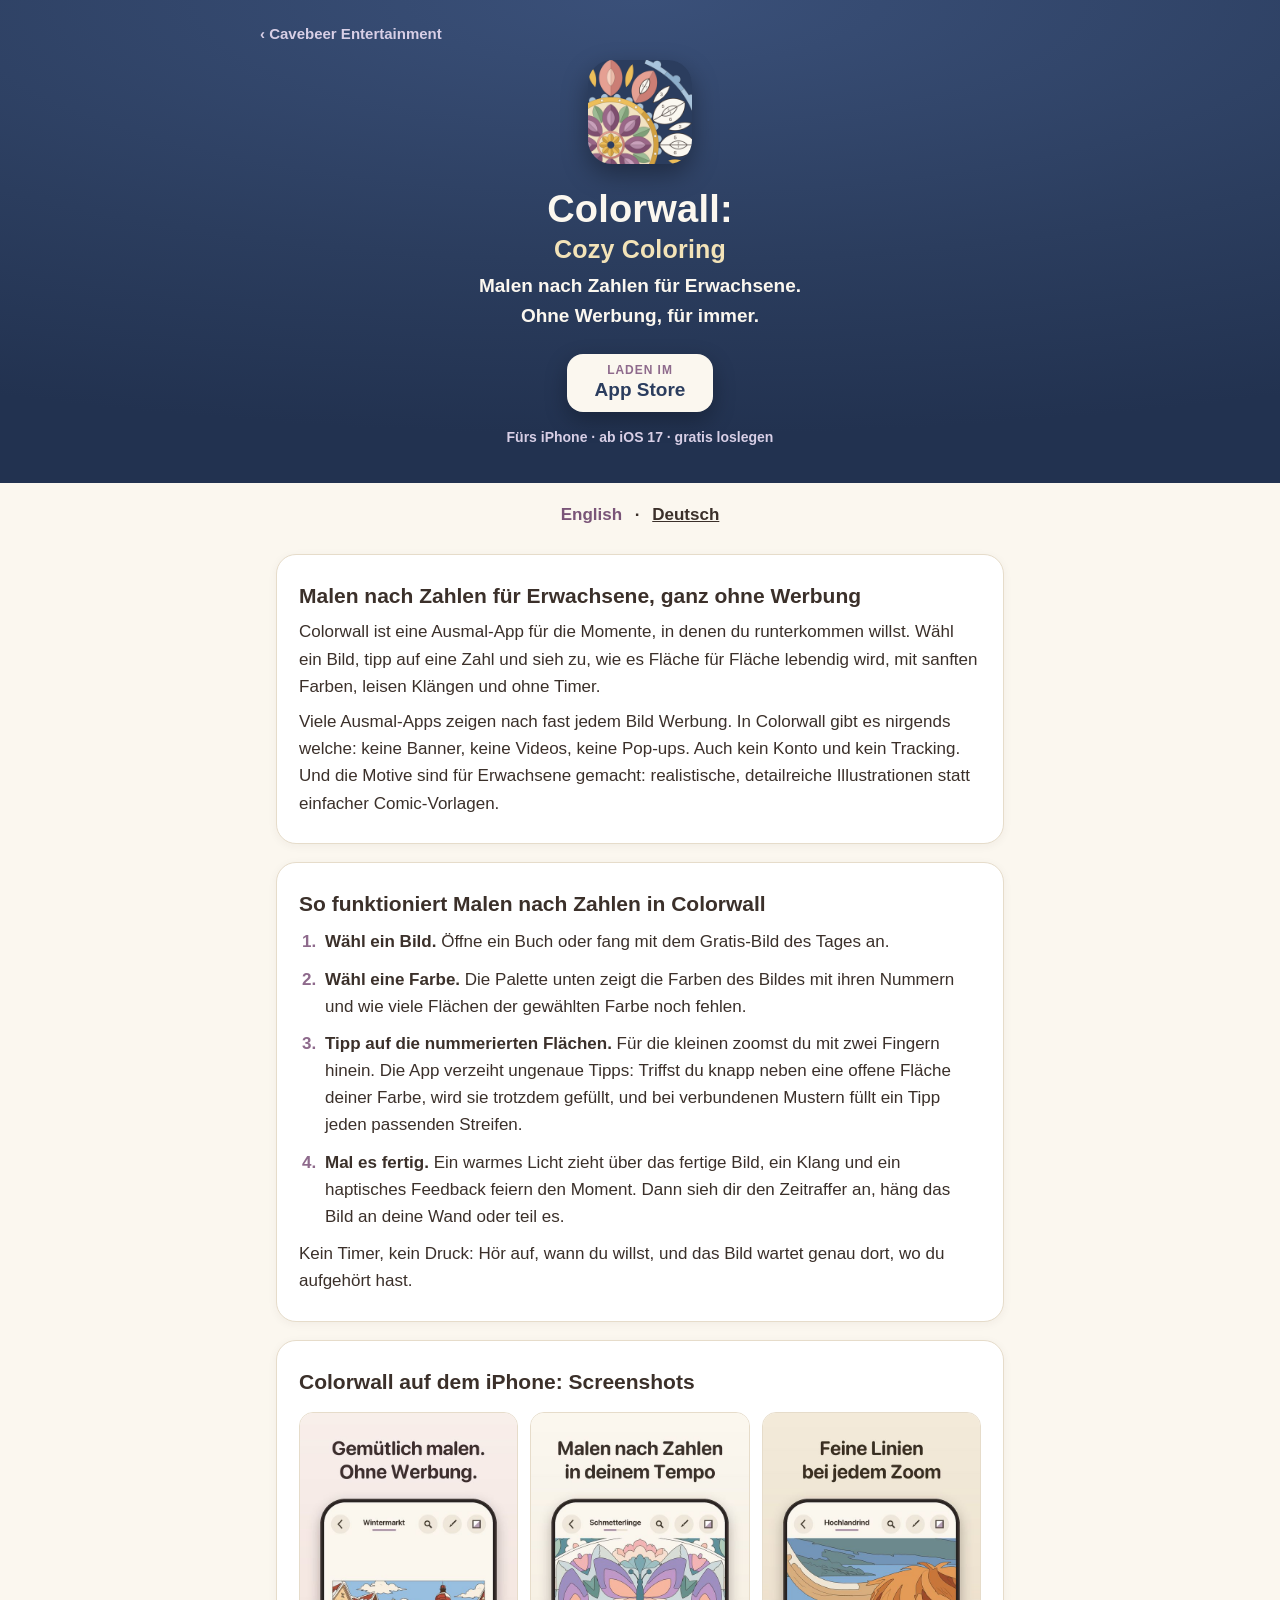
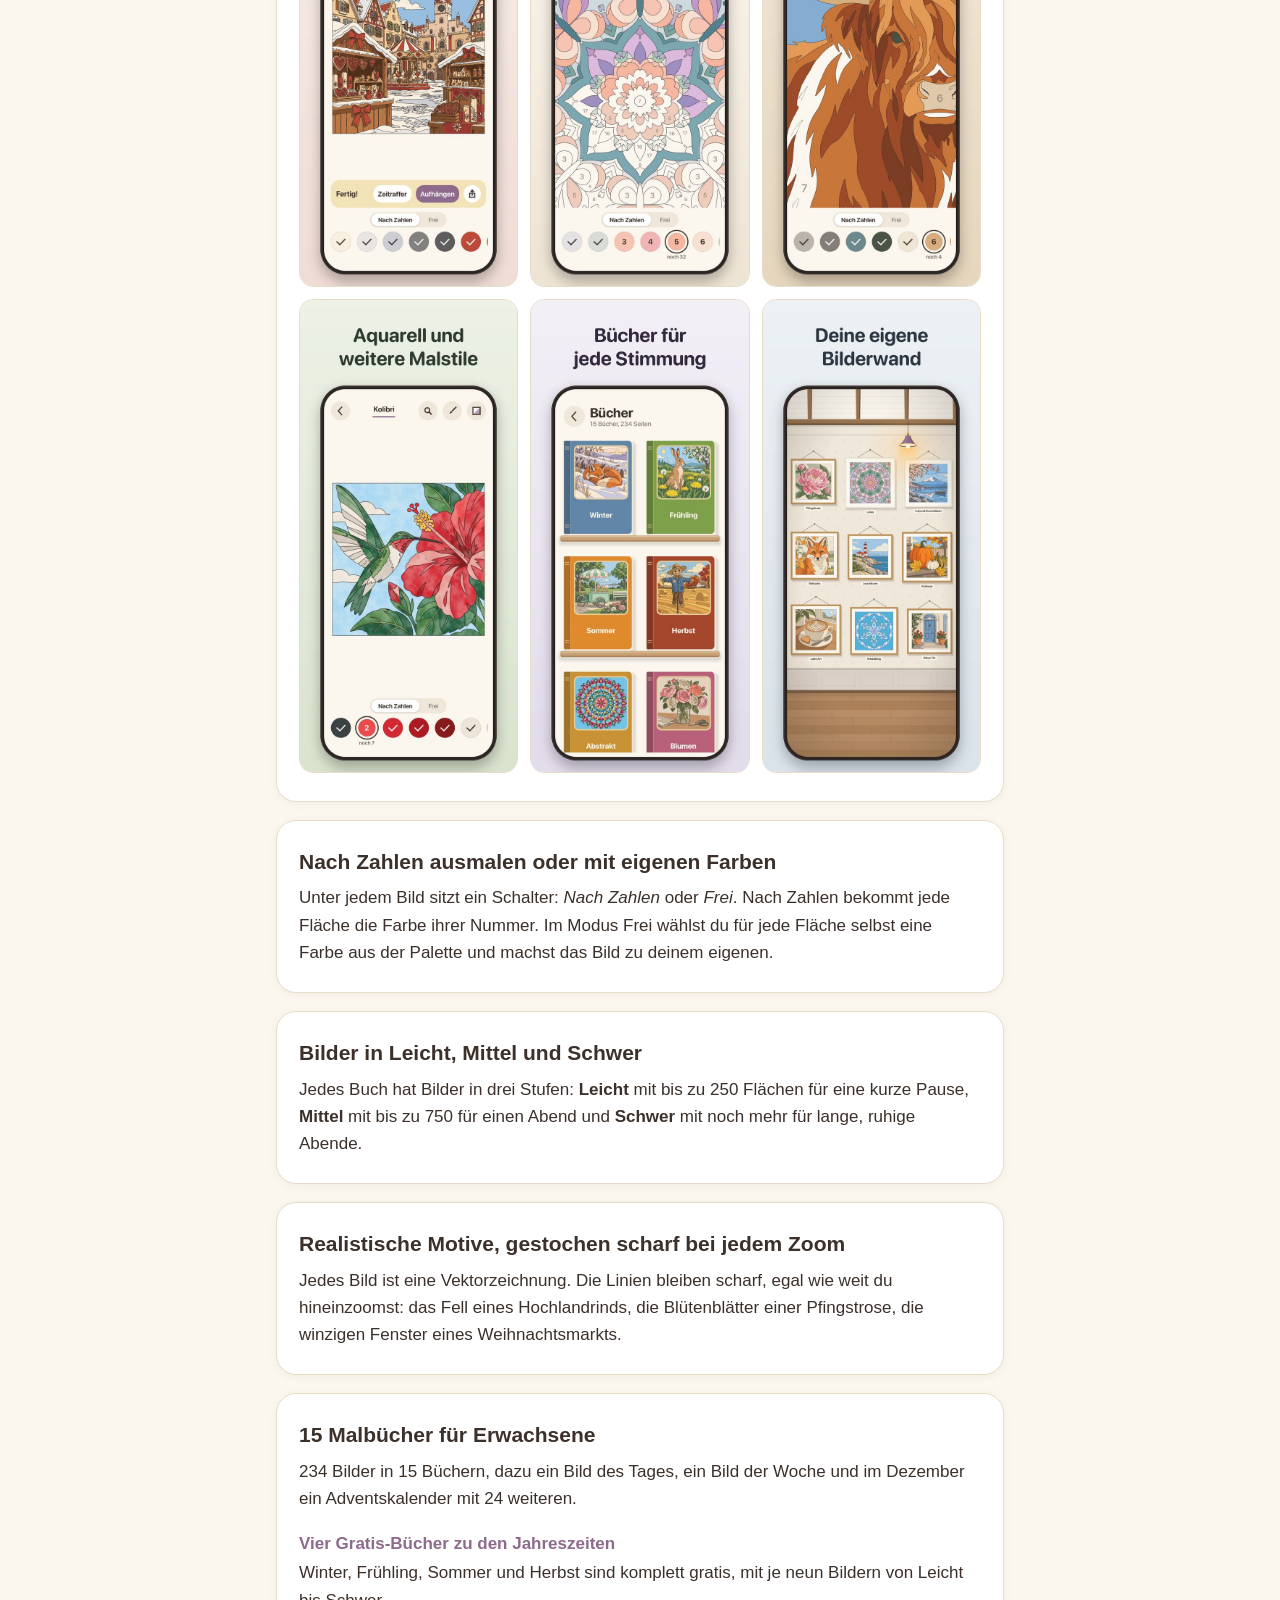
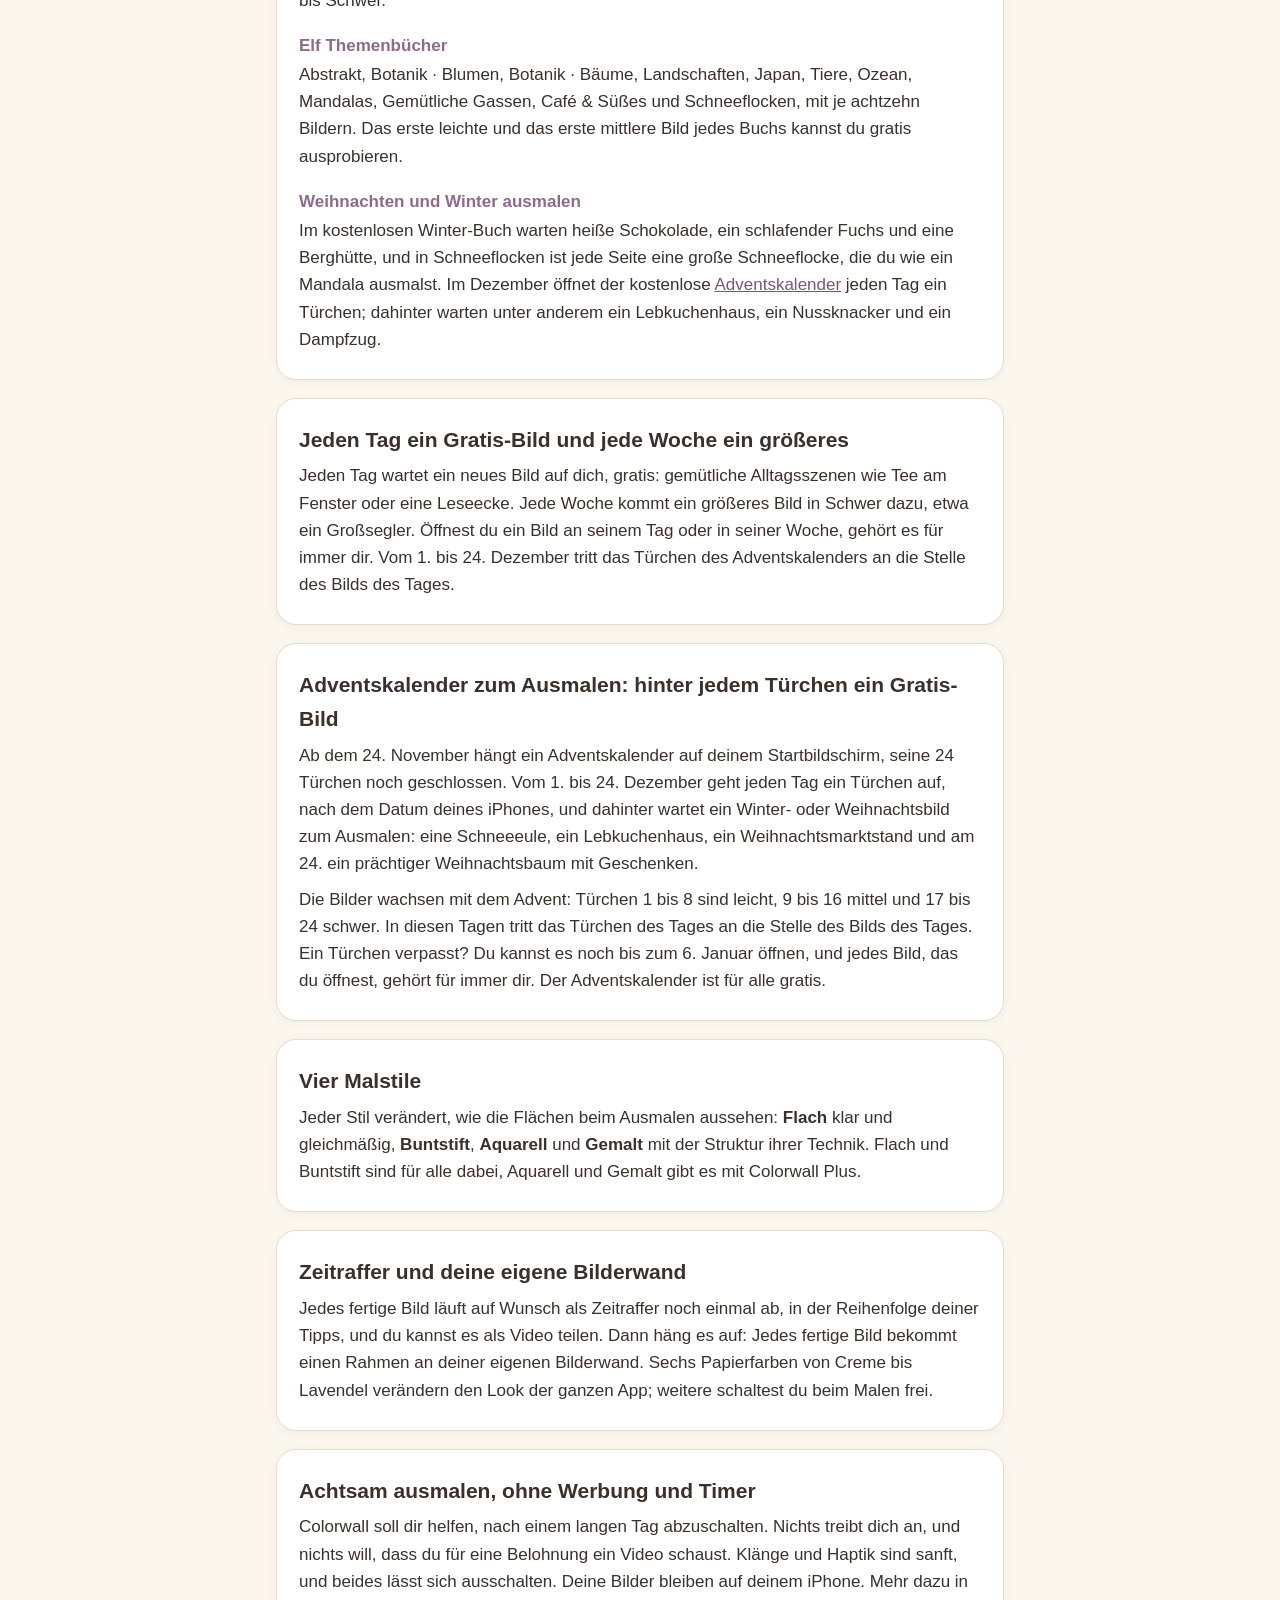
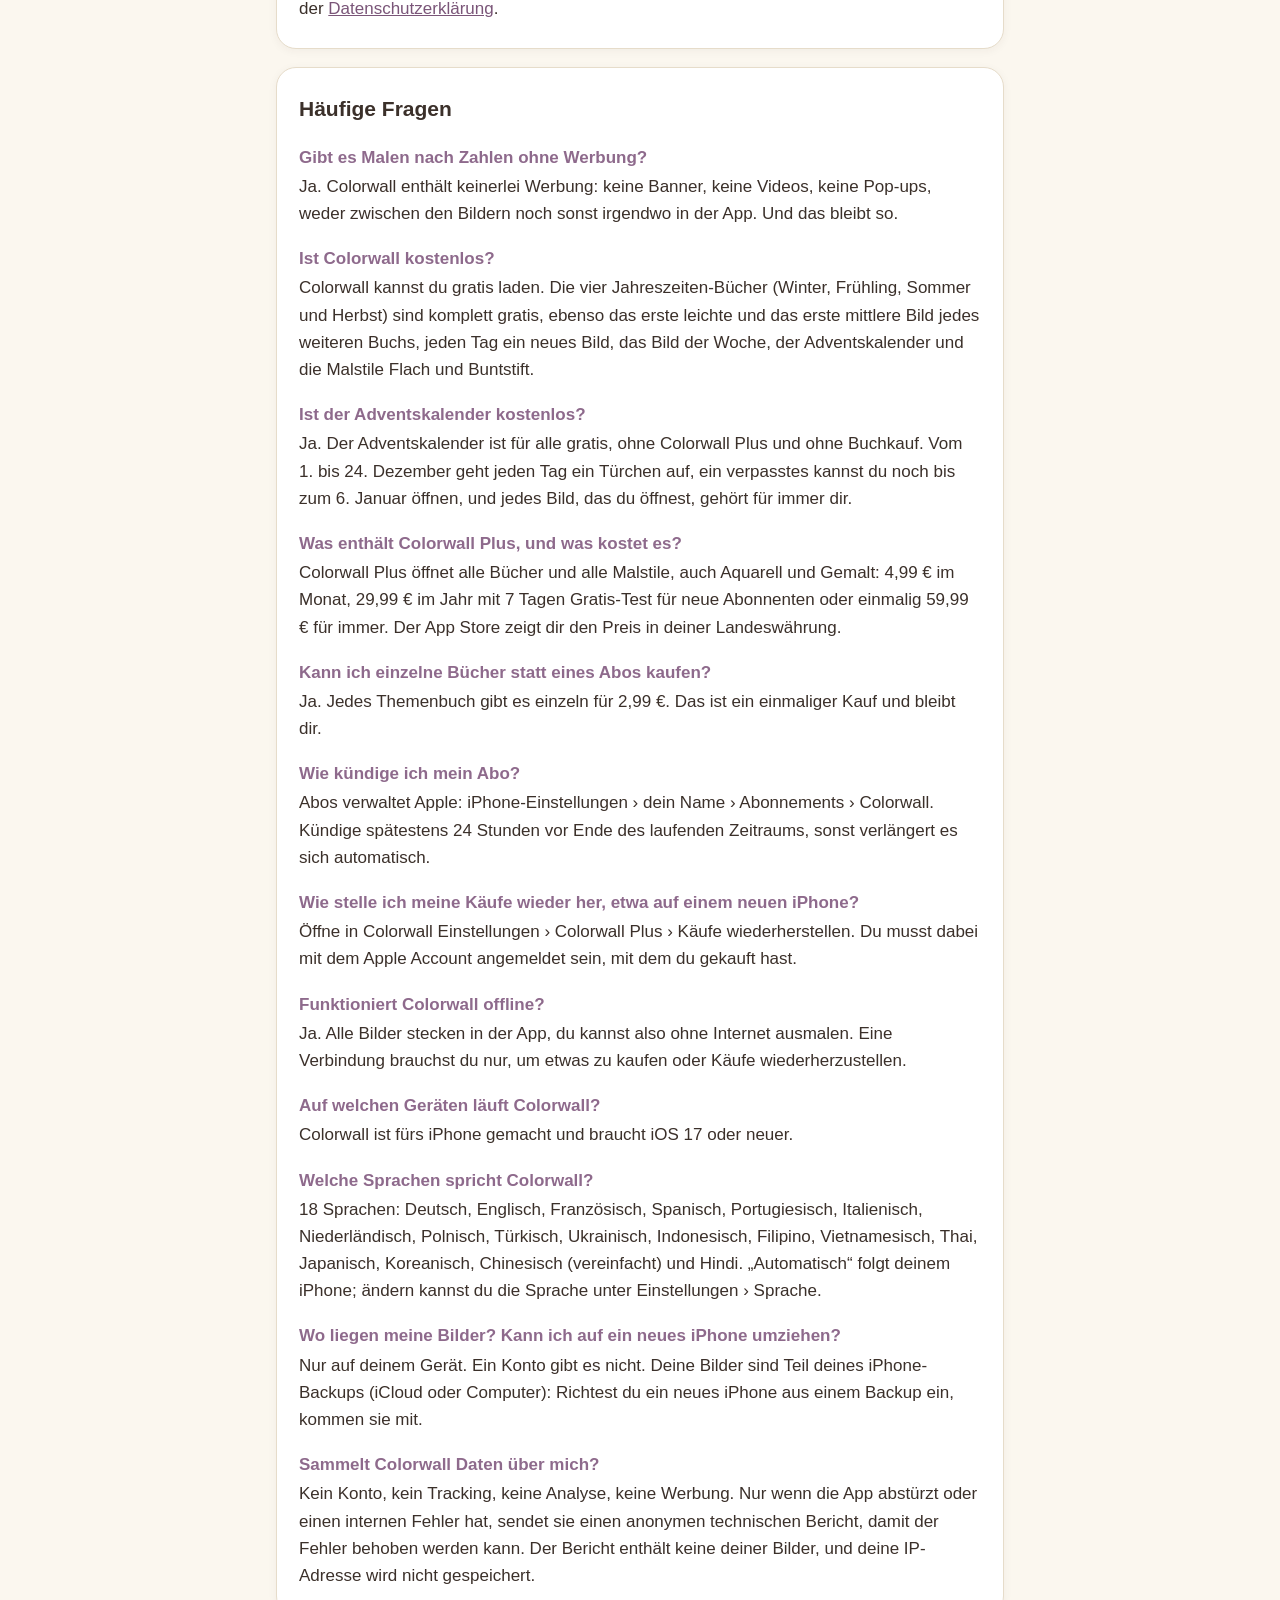
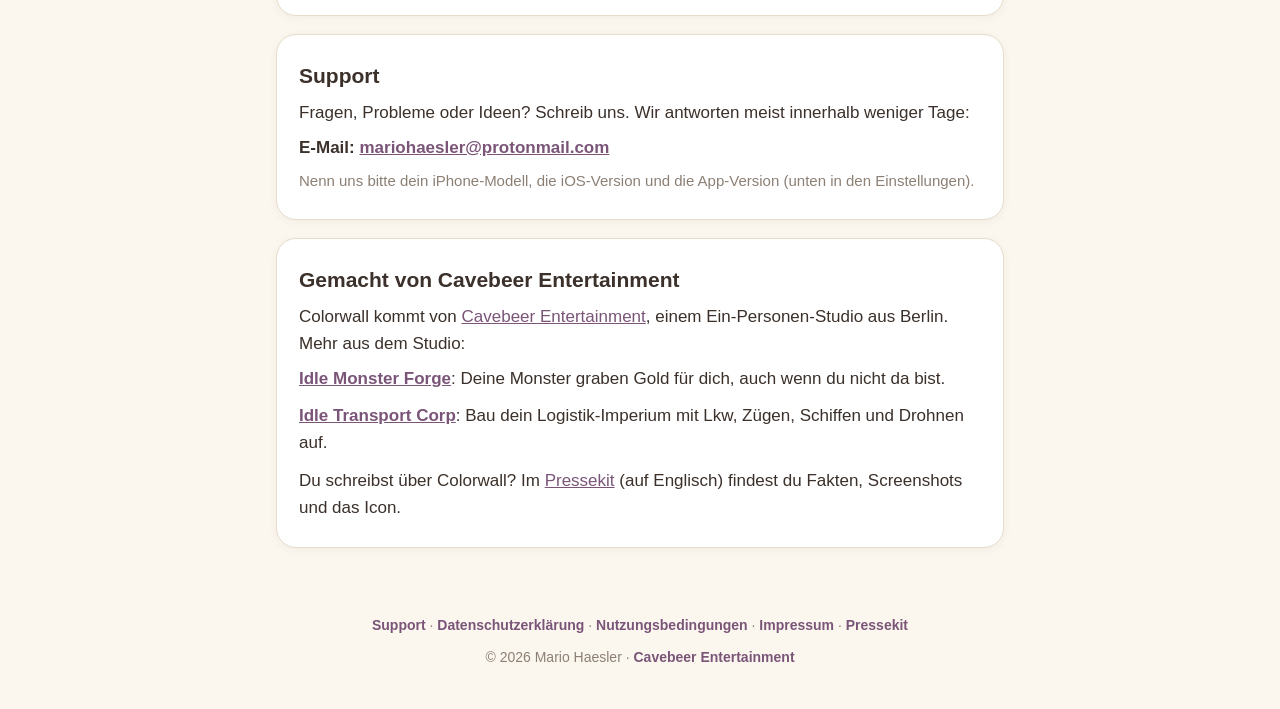
==== commit 039ce092: "Colorwall is live: App Store button, apple-itunes-app meta, download URL and release date; hint for " ====
--- a/de/index.html
+++ b/de/index.html
@@ -10,6 +10,7 @@
 <link rel="alternate" hreflang="de" href="https://mario-coder-apps.github.io/colorwall-legal/de/">
 <link rel="alternate" hreflang="x-default" href="https://mario-coder-apps.github.io/colorwall-legal/">
 <meta name="theme-color" content="#2b3d5e">
+<meta name="apple-itunes-app" content="app-id=6830637527">
 <link rel="icon" href="../favicon.png">
 <link rel="apple-touch-icon" href="../icon.png">
 <link rel="stylesheet" href="../style.css?v=2">
@@ -51,6 +52,9 @@
   "https://mario-coder-apps.github.io/colorwall-legal/img/de-malbuecher-regal.jpg",
   "https://mario-coder-apps.github.io/colorwall-legal/img/de-bilderwand.jpg"
  ],
+ "downloadUrl": "https://apps.apple.com/app/id6830637527",
+ "installUrl": "https://apps.apple.com/app/id6830637527",
+ "datePublished": "2026-11-19",
  "offers": {
   "@type": "Offer",
   "price": "0",
@@ -197,8 +201,17 @@
   <img src="../icon.png" width="104" height="104" alt="App-Icon von Colorwall: ein nach Zahlen ausgemaltes Mandala">
   <h1>Colorwall: <span class="sub">Cozy Coloring</span></h1>
   <p class="pitch">Malen nach Zahlen für Erwachsene. Ohne Werbung, für immer.</p>
-  <!-- Starttag: "Laden im" / "App Store", dazu das apple-itunes-app-Meta und downloadUrl / installUrl im JSON-LD -->
-  <a class="store-btn" href="https://apps.apple.com/app/id6830637527"><small>Bald</small> <span>im App Store</span></a>
+  <a class="store-btn" id="store" href="https://apps.apple.com/app/id6830637527"><small>Laden im</small> <span>App Store</span></a>
+  <div class="iab" id="iab" hidden>
+    <div class="iab-arrow" aria-hidden="true">&#8599;</div>
+    <p class="iab-title">Dieser Browser kann den App Store nicht öffnen</p>
+    <ol>
+      <li>Tippe oben rechts auf <strong>&bull;&bull;&bull;</strong></li>
+      <li>Wähle <strong>Im Browser öffnen</strong></li>
+      <li>Tippe dort auf <strong>Laden im App Store</strong></li>
+    </ol>
+    <button class="iab-button" type="button" id="copy-link">Oder den App-Store-Link kopieren</button>
+  </div>
   <p class="platform">Fürs iPhone · ab iOS 17 · gratis loslegen</p>
 </header>
 <nav class="lang" aria-label="Sprache"><a href="../" hreflang="en" lang="en">English</a> · <a class="on" href="./" hreflang="de" lang="de" aria-current="page">Deutsch</a></nav>
@@ -388,5 +401,30 @@
   <a href="../press/">Pressekit</a>
   <p>© 2026 Mario Haesler · <a href="../../">Cavebeer Entertainment</a></p>
 </footer>
+<script>
+  // TikTok, Instagram and Facebook open links in their own in-app browser, which shows a blank page for the App Store
+  // (Apple answers an iPhone with a redirect to itms-appss://, which those browsers do not hand over). There the page
+  // shows the way out through the browser's menu and the link to copy. "?iab" previews it in any browser.
+  (function () {
+    var ua = navigator.userAgent || "";
+    var inApp = /Instagram|FBAN|FBAV|FB_IAB|TikTok|musical_ly|BytedanceWebview|Bytedance|Threads/i.test(ua);
+    if (!inApp && !/[?&]iab\b/.test(location.search)) return;
+    document.getElementById("iab").hidden = false;
+    var store = document.getElementById("store");
+    store.hidden = true;
+    store.style.display = "none";
+    var link = "https://apps.apple.com/app/id6830637527";
+    var btn = document.getElementById("copy-link");
+    btn.addEventListener("click", function () {
+      var de = document.documentElement.lang === "de";
+      var done = function () { btn.textContent = de ? "Kopiert. Öffne Safari und füge ihn ein" : "Copied. Open Safari and paste it"; };
+      if (navigator.clipboard && navigator.clipboard.writeText) {
+        navigator.clipboard.writeText(link).then(done, function () { prompt(de ? "Link kopieren:" : "Copy this link:", link); });
+      } else {
+        prompt(de ? "Link kopieren:" : "Copy this link:", link);
+      }
+    });
+  })();
+</script>
 </body>
 </html>
--- a/style.css
+++ b/style.css
@@ -116,3 +116,15 @@
 .card ul.more li { margin: 0 0 10px; }
 .card ul.more a { font-weight: 700; }
 footer.site a { white-space: nowrap; }
+
+/* In-app browsers (TikTok, Instagram, Facebook) cannot open the App Store: the way out through the browser's menu. */
+.store-btn[hidden] { display: none; }
+.iab { position: relative; max-width: 420px; margin: 18px auto 2px; padding: 16px 18px 18px; text-align: left;
+       background: #fbf7ef; border: 2px solid var(--butter); border-radius: 18px; color: #3b302a; }
+.iab[hidden] { display: none; }
+.iab-title { font-weight: 800; font-size: 18px; margin: 0 0 8px; padding-right: 34px; color: #3b302a; }
+.iab ol { margin: 0 0 14px; padding-left: 22px; font-weight: 600; color: #3b302a; }
+.iab li { color: #3b302a; }
+.iab-arrow { position: absolute; top: 6px; right: 14px; font-size: 30px; font-weight: 900; color: #8e6a8c; }
+.iab-button { width: 100%; padding: 11px 14px; border: 0; border-radius: 12px; background: var(--butter); color: #2b3d5e;
+              font: inherit; font-weight: 800; cursor: pointer; }
